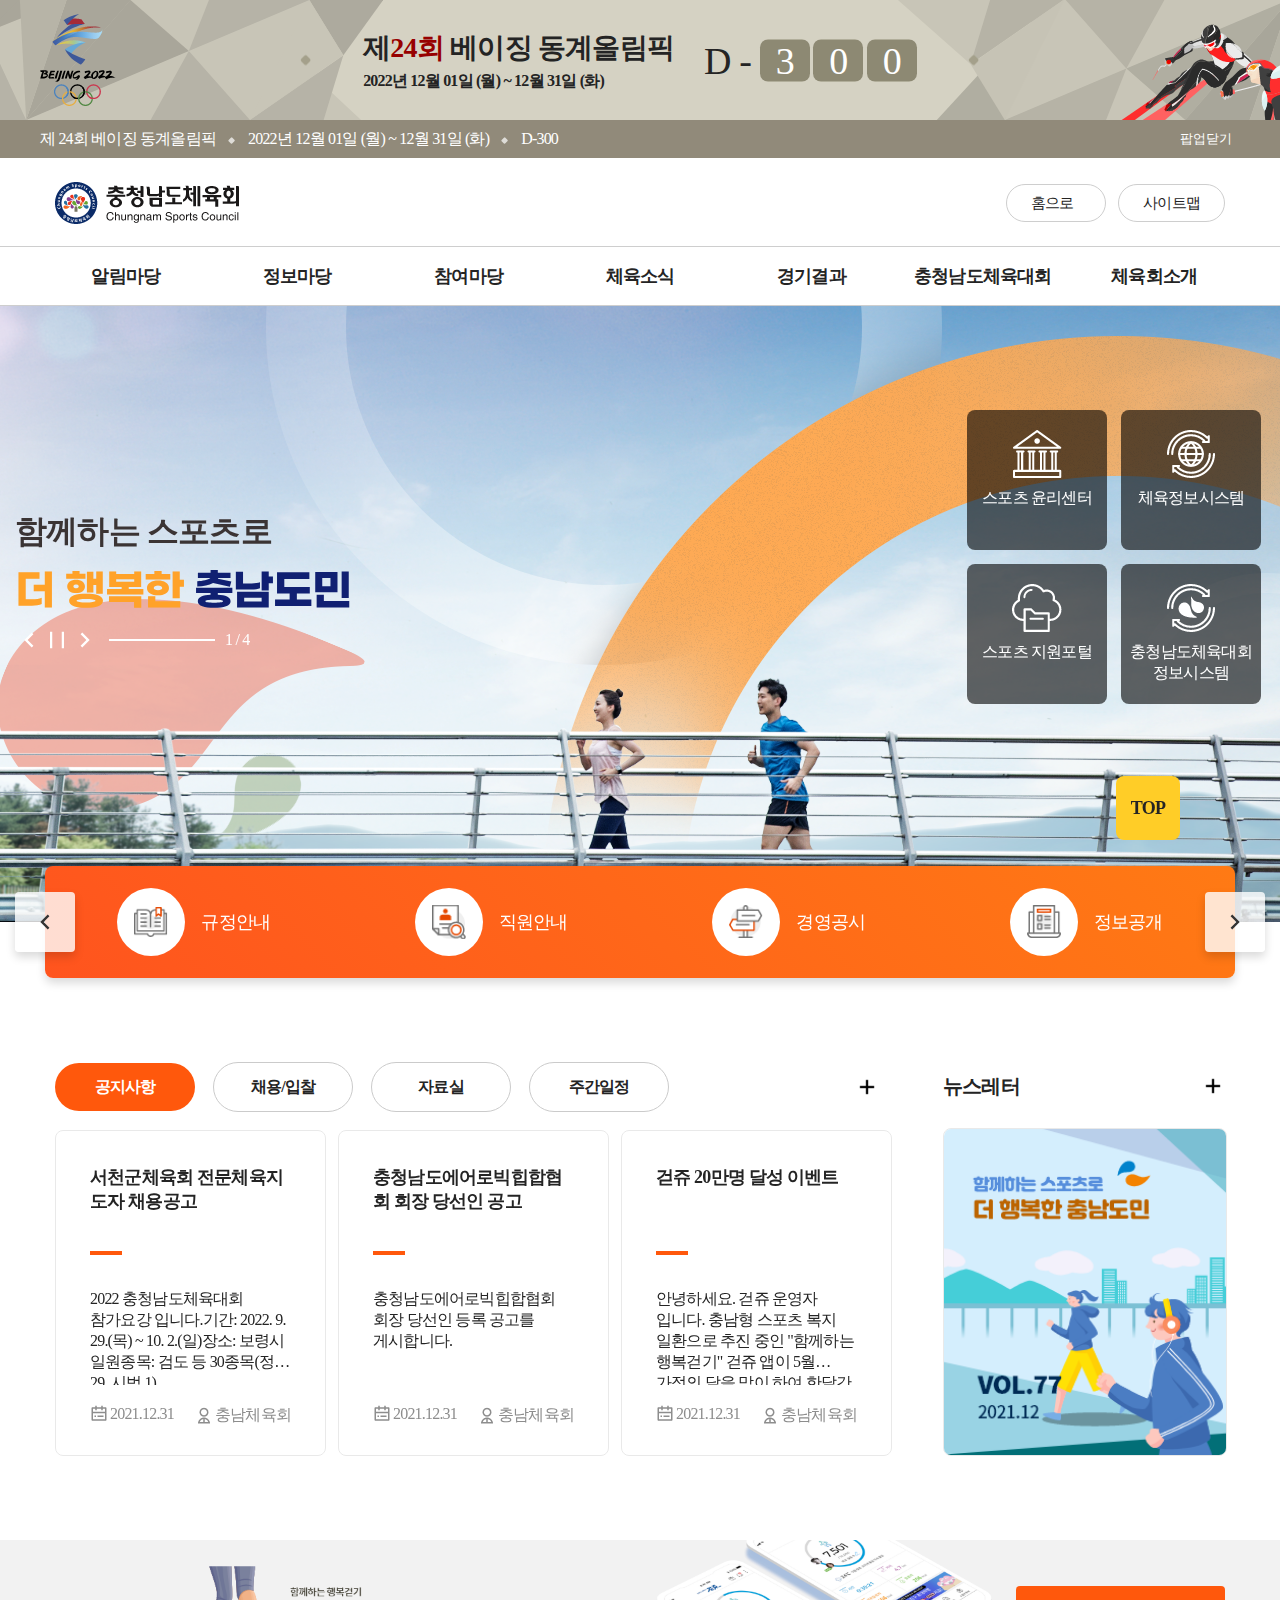
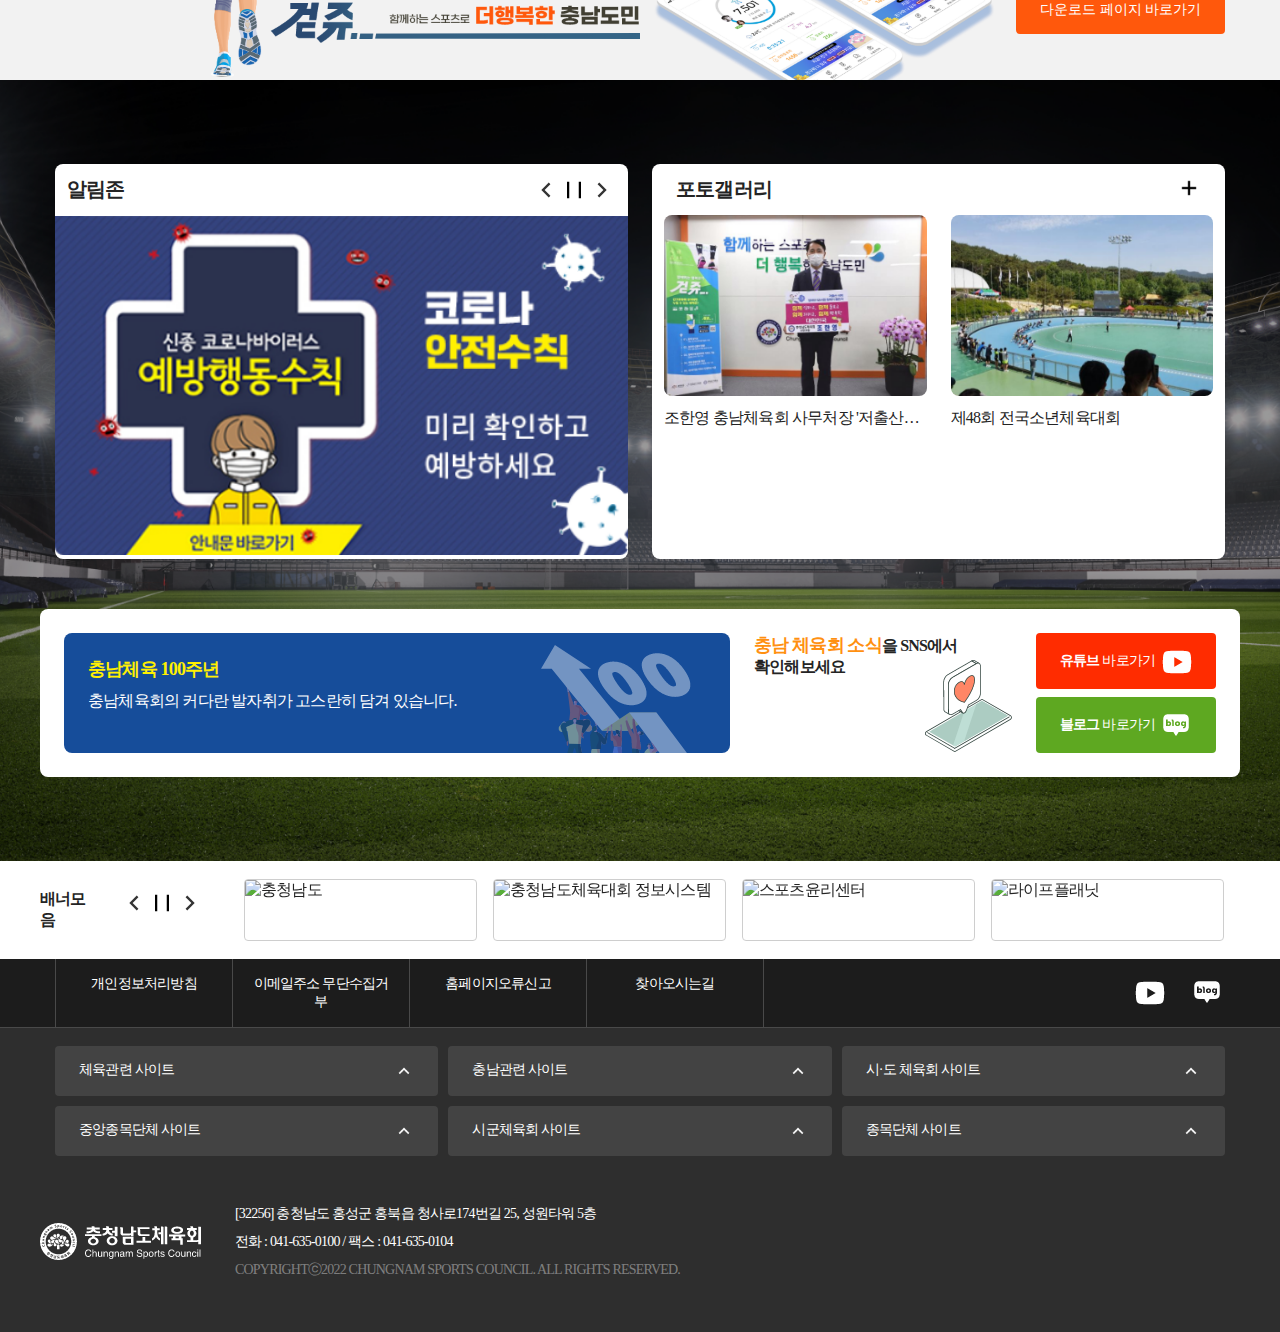
==== index.html @ fb7d7e07 "Add files via upload" ====
<!DOCTYPE html>
<html lang="ko">
<head>
    <meta charset="UTF-8">
    <meta http-equiv="X-UA-Compatible" content="IE=edge">
    <meta name="viewport" content="width=device-width, initial-scale=1.0">
    <!--<link rel="icon" href="./favicon.ico">-->

    <script src="./resource/js/jquery-3.6.0.js"></script>
    <script src="https://cdn.jsdelivr.net/npm/fullcalendar@5.10.0/main.min.js"></script>
    <script src="./resource/js/slick.js"></script>
    <script src="./resource/js/common.js"></script>

    <link href="https://cdn.jsdelivr.net/npm/remixicon@2.5.0/fonts/remixicon.css" rel="stylesheet">
    <link rel="stylesheet" href="./resource/css/slick.css">
    <link rel="stylesheet" href="https://cdn.jsdelivr.net/npm/fullcalendar@5.10.0/main.min.css">
    <link rel="stylesheet" href="./resource/css/content.css">

    <title>충남체육회</title>
</head>

<body>
    <div class="section00 top_popUp">
        <div class="popUp_wrap">
            <div class="con">
                <div class="text_section">
                    <div class="index">
                        <span class="title">제<span>24회</span> 베이징 동계올림픽</span>
                        <p class="schedule">2022년 12월 01일 (월) ~ 12월 31일 (화)</p>
                    </div>
                    <div class="d-day">
                        <span class="d">D - </span>
                        <span class="style_text">3</span>
                        <span class="style_text">0</span>
                        <span class="style_text">0</span>
                    </div>
                </div>
            </div>
        </div>
    </div>
    <header>
        <div class="header_top">
            <div class="con popUp_alert">
                <div class="text_section">
                    <span>제 24회 베이징 동계올림픽</span>
                    <span>2022년 12월 01일 (월) ~ 12월 31일 (화)</span>
                    <span>D-300</span>
                </div>
                <div class="popUp_open">
                    <button>
                        <span>팝업</span>
                        <span class="off active">닫기</span>
                        <span class="on">열기</span>
                        <i class="ri-arrow-up-s-line arrow"></i>
                    </button>
                </div>
            </div>
        </div>
        <div class="header_middle">
            <div class="header_inner con">
                <h1 class="logo">
                    <img src="./resource/img/logo_color.png" alt="홈으로이동">
                </h1>
                <ul class="util">
                    <li>
                        <a href="#">홈으로
                            <i class="ri-home-line"></i>
                        </a>
                    </li>
                    <li><a href="#">사이트맵</a></li>
                </ul>
            </div>
        </div>
        <div class="nav">
            <ul id="gnb" class="nav_list con">
                <li>
                    <a class="nav_name" href="#">알림마당</a>
                    <div class="nav_2depth">
                        <div class="left_wrap">
                            <h2>알림마당</h2>
                        </div>
                        <div class="right_wrap">
                            <ul class="nav_2depth_list">
                                <li class="nav_2depth_li"><a href="#">공지사항</a></li>
                                <li class="nav_2depth_li"><a href="#">채용·입찰</a></li>
                                <li class="nav_2depth_li"><a href="#">주간일정</a></li>
                                <li class="nav_2depth_li"><a href="#">행사일정</a></li>
                                <li class="nav_2depth_li">
                                    <a href="#">체육회소식</a>
                                    <ul>
                                        <li><a href="#">구) 체육회 소식</a></li>
                                        <li><a href="#">언론속의 충남체육</a></li>
                                    </ul>
                                </li>
                                <li class="nav_2depth_li"><a href="#">뉴스레터</a></li>
                                <li class="nav_2depth_li"><a href="#">동호인 관리서비스</a></li>
                                <li class="nav_2depth_li"><a href="#">포토갤러리</a></li>
                            </ul>

                        </div>
                    </div>
                </li>
                <li>
                    <a class="nav_name" href="#">정보마당</a>
                    <div class="nav_2depth">
                        <div class="left_wrap">
                            <h2>정보마당</h2>
                        </div>
                        <div class="right_wrap">
                            <ul class="nav_2depth_list">
                                <li class="nav_2depth_li"><a href="#">자료실</a></li>
                                <li class="nav_2depth_li">
                                    <a href="#">생활체육정보</a>
                                    <ul>
                                        <li><a href="#">스포츠 7330</a></li>
                                        <li><a href="#">생활체육 영상</a></li>
                                        <li>
                                            <a class="link" href="#">생활체육정보포털
                                                <i class="ri-external-link-line"></i>
                                            </a>
                                        </li>
                                    </ul>
                                </li>
                            </ul>
                        </div>
                    </div>
                </li>
                <li>
                    <a class="nav_name" href="#">참여마당</a>
                    <div class="nav_2depth">
                        <div class="left_wrap">
                            <h2>참여마당</h2>
                        </div>
                        <div class="right_wrap">
                            <ul class="nav_2depth_list">
                                <li class="nav_2depth_li"><a href="#">충남체육회에 바란다</a></li>
                                <li class="nav_2depth_li"><a href="#">Q&A</a></li>
                                <li class="nav_2depth_li"><a href="#">스포츠윤리센터</a></li>
                            </ul>
                        </div>
                    </div>
                </li>
                <li><a class="nav_name" href="#">체육소식</a>
                    <div class="nav_2depth">
                        <div class="left_wrap">
                            <h2>체육소식</h2>
                        </div>
                        <div class="right_wrap">
                            <ul class="nav_2depth_list">
                                <li class="nav_2depth_li"><a href="#">회원종목단체현황</a></li>
                                <li class="nav_2depth_li"><a href="#">회원종목단체 경영공시</a></li>
                                <li class="nav_2depth_li"><a href="#">시 · 군 체육회 현황</a></li>
                                <li class="nav_2depth_li">
                                    <a href="#">선수 및 팀 등록 현황
                                        <i class="ri-external-link-line"></i>
                                    </a>
                                </li>
                            </ul>
                        </div>
                    </div>
                </li>
                <li><a class="nav_name" href="#">경기결과</a>
                    <div class="nav_2depth">
                        <div class="left_wrap">
                            <h2>경기결과</h2>
                        </div>
                        <div class="right_wrap">
                            <ul class="nav_2depth_list">
                                <li class="nav_2depth_li"><a href="#">전국체전</a></li>
                                <li class="nav_2depth_li"><a href="#">소년체전</a></li>
                                <li class="nav_2depth_li"><a href="#">동계체전</a></li>
                            </ul>
                        </div>
                    </div>
                </li>
                <li><a class="nav_name" href="#">충청남도체육대회</a>
                    <div class="nav_2depth">
                        <div class="left_wrap">
                            <h2>충청남도체육대회</h2>
                        </div>
                        <div class="right_wrap">
                            <ul class="nav_2depth_list">
                                <li class="nav_2depth_li"><a href="#">약사</a></li>
                                <li class="nav_2depth_li"><a href="#">역대 경기결과</a></li>
                                <li class="nav_2depth_li"><a href="#">자료실</a></li>
                                <li class="nav_2depth_li"><a href="#">정보시스템
                                    <i class="ri-external-link-line"></i>
                                </a></li>
                            </ul>
                        </div>
                    </div>
                </li>
                <li><a class="nav_name" href="#">체육회소개</a>
                    <div class="nav_2depth">
                        <div class="left_wrap">
                            <h2>체육회소개</h2>
                        </div>
                        <div class="right_wrap">
                            <ul class="nav_2depth_list">
                                <li class="nav_2depth_li"><a href="#">인사말</a></li>
                                <li class="nav_2depth_li">
                                    <a href="#">일반현황</a>
                                    <ul>
                                        <li><a href="#">일반현황</a></li>
                                        <li><a href="#">VISION</a></li>
                                        <li><a href="#">CI</a></li>
                                        <li><a href="#">충남체육100년사</a></li>
                                    </ul>
                                </li>
                                <li class="nav_2depth_li">
                                    <a href="#">부서안내</a>
                                    <ul>
                                        <li><a href="#">조직도</a></li>
                                        <li><a href="#">직원현황</a></li>
                                    </ul>
                                </li>
                                <li class="nav_2depth_li">
                                    <a href="#">임원현황</a>
                                    <ul>
                                        <li><a href="#">현재임원</a></li>
                                        <li><a href="#">역대회장</a></li>
                                        <li><a href="#">역대사무처장</a></li>
                                    </ul>
                                </li>
                                <li class="nav_2depth_li">
                                    <a href="#">경영공시</a>
                                    <ul>
                                        <li><a href="#">경영목표 및 주요사업</a></li>
                                        <li><a href="#">예산 및 결산</a></li>
                                        <li><a href="#">기금현황</a></li>
                                        <li><a href="#">주요회의 결과</a></li>
                                        <li><a href="#">업무추진비</a></li>
                                        <li><a href="#">경영실적평가</a></li>
                                        <li><a href="#">수의계약</a></li>
                                        <li><a href="#">감사결과</a></li>
                                        <li><a href="#">기타사항</a></li>
                                    </ul>
                                </li>
                                <li class="nav_2depth_li">
                                    <a href="#">관련규정</a>
                                </li>
                                <li class="nav_2depth_li">
                                    <a href="#">지속가능경영</a>
                                </li>
                                <li class="nav_2depth_li">
                                    <a href="#">체육인인권헌장</a>
                                </li>
                                <li class="nav_2depth_li">
                                    <a href="#">고객서비스헌장</a>
                                    <ul>
                                        <li><a href="#">고객서비스헌장</a></li>
                                        <li><a href="#">일반사항</a></li>
                                        <li><a href="#">서비스 이행 기준</a></li>
                                    </ul>
                                </li>
                                <li class="nav_2depth_li">
                                    <a href="#">찾아오시는길</a>
                                </li>
                            </ul>
                        </div>
                    </div>
                </li>
            </ul>

        </div>
    </header>

    <div class="mobile_header">
        <div class="inner">
            <h2><img src="./resource/img/logo_color.png" alt="홈으로"></h2>
            <div class="m_menu">
                <img src="./resource/img/icon_mobile_menu.png" alt="메뉴열기">
            </div>
        </div>
    </div>

    <div class="section section01">
        <div class="wrap">
            <div class="main_slide">
                <div class="slide_item slide_item01">
                    <div class="slide_text">
                        <span class="top_text">함께하는 스포츠로<br></span>
                        <span class="last_text">
                            <span style="color:#FFA229">더 행복한 <span style="color:#102072">충남도민</span>
                        </span>
                    </div>
                </div>
                <div class="slide_item slide_item02">
                    <div class="slide_text">
                        <span class="top_text" style="color:#ffffff;">스포츠정신이 살아있는곳<br></span>
                        <span class="last_text" style="color:#ffffff;">
                            <span style="color:#FFA229;">역동</span>과 <span style="color:#FFCD27;">활력</span>이 넘치는 <span style="color:#ADEB41;">충청남도 체육회</span>
                        </span>
                    </div>
                </div>
                <div class="slide_item slide_item03">
                    <div class="slide_text">
                        <span class="top_text" style="color:#443939;">국가대표선수와 동일한 스포츠과학지원<br></span>
                        <span class="last_text">
                            <span style="color:#102072">충남</span><span style="color:#FFA229;">스포츠과학센터</span>
                        </span>
                    </div>
                </div>
                <div class="slide_item slide_item04">
                    <div class="slide_text">
                        <span class="top_text" style="color: #ffffff;">일주일에 세번 이상, 하루30분 운동<br></span>
                        <span class="last_text">
                            <span style="color:#FFA229">스포츠 7330</span>
                        </span>
                    </div>
                </div>
            </div>
        </div>
        <div class="slide_control">
            <button class="prev_btn"></button>
            <button class="stop_btn"></button>
            <button class="start_btn active"></button>
            <button class="next_btn"></button>
            <div class="line"></div>
            <div class="num-box">
                <span class="current-num">1</span>
                <span class="total-num">/ 4</span>
            </div>
        </div>
        <div class="direct_btn_wrap">
            <a class="direct_btn direct_btn01" href="#">
                <img src="./resource/img/icon_section01_01.png" alt="#">
                <span>스포츠 윤리센터</span>
            </a>
            <a class="direct_btn direct_btn02" href="#">
                <img src="./resource/img/icon_section01_02.png" alt="#">
                <span>체육정보시스템</span>
            </a>
            <a class="direct_btn direct_btn03" href="#">
                <img src="./resource/img/icon_section01_03.png" alt="#">
                <span>스포츠 지원포털</span>
            </a>
            <a class="direct_btn direct_btn04" href="#">
                <img src="./resource/img/icon_section01_04.png" alt="#">
                <span>충청남도체육대회<br>정보시스템</span>
            </a>
        </div>
        <div class="content_nav"><div>
                <div class="nav_wrap">
                    <a href="#">
                        <div class="icon_bg"></div>
                        <span>규정안내</span>
                    </a>
                    <a href="#">
                        <div class="icon_bg"></div>
                        <span>직원안내</span>
                    </a>
                    <a href="#">
                        <div class="icon_bg"></div>
                        <span>경영공시</span>
                    </a>
                    <a href="#">
                        <div class="icon_bg"></div>
                        <span>정보공개</span>
                    </a>
                </div>
            </div>
            <button class="nav_prev_btn"></button>
            <button class="nav_next_btn"></button>
        </div>
    </div>
    <div class="section section02">
        <div class="con">
            <div class="notice_wrap">
                <ul class="tap">
                    <li class="active"><a href="javascript:;"><h3>공지사항</h3></a></li>
                    <li><a href="javascript:;"><h3>채용/입찰</h3></a></li>
                    <li><a href="javascript:;"><h3>자료실</h3></a></li>
                    <li><a href="javascript:;"><h3>주간일정</h3></a></li>
                    <li><a href="#" class="more"></a></li>
                </ul>
                <div class="notice_list_wrap">
                    <ul class="notice_item">
                        <li>
                            <a href="#">
                                <span class="tit">서천군체육회 전문체육지도자 채용공고</span>
                                <p class="text">2022 충청남도체육대회 참가요강 입니다.기간: 2022. 9. 29.(목) ~ 10. 2.(일)장소: 보령시 일원종목: 검도 등 30종목(정식 29, 시범 1)</p>
                                <div class="info">
                                    <span class="date">2021.12.31</span>
                                    <span class="writter">충남체육회</span>
                                </div>
                            </a>
                        </li>
                        <li>
                            <a href="#">
                                <span class="tit">충청남도에어로빅힙합협회 회장 당선인 공고</span>
                                <p class="text">충청남도에어로빅힙합협회 회장 당선인 등록 공고를 게시합니다.</p>
                                <div class="info">
                                    <span class="date">2021.12.31</span>
                                    <span class="writter">충남체육회</span>
                                </div>
                            </a>
                        </li>
                        <li>
                            <a href="#">
                                <span class="tit">걷쥬 20만명 달성 이벤트</span>
                                <p class="text">안녕하세요. 걷쥬 운영자 입니다. 충남형 스포츠 복지 일환으로 추진 중인 "함께하는 행복걷기" 걷쥬 앱이 5월 가정의 달을 맞이 하여 한달간 "걷쥬가 쏜다" 이벤트를 실시합니다. 많은 참여와 홍보 부탁드립니다</p>
                                <div class="info">
                                    <span class="date">2021.12.31</span>
                                    <span class="writter">충남체육회</span>
                                </div>
                            </a>
                        </li>
                    </ul>
                    <button class="prev_btn"></button>
                    <button class="next_btn"></button>
                </div>
            </div>
            <div class="new_letter">
                <div>
                    <h3>뉴스레터</h3>
                    <a href="#" class="more"></a>
                </div>
                <div class="letter_img_wrap">
                    <img src="./resource/img/new_letter.png" alt="#">
                </div>
            </div>
        </div>
    </div>
    <div class="section section03">
        <div class="con">
            <button class="app_download" >다운로드 페이지 바로가기</button>
        </div>
    </div>
    <div class="section section04">
        <div class="opacity">
            <div class="con">
                <div class="alert_zone">
                    <div class="title_wrap">
                        <h3>알림존</h3>
                        <div class="slide_control">
                            <button class="prev_btn"></button>
                            <button class="stop_btn"></button>
                            <button class="start_btn active"></button>
                            <button class="next_btn"></button>
                        </div>
                    </div>
                    <div class="alert_slide">
                        <a class="item item01" href="#">
                            <img src="./resource/img/section04_alert_img01.png" alt="">
                        </a>
                        <a class="item item01" href="#">
                            <img src="./resource/img/section04_alert_img01.png" alt="">
                        </a>
                    </div>
                </div>
                <div class="photo_gallery">
                    <div class="title_wrap">
                        <h3>포토갤러리</h3>
                        <a href="#" class="more"></a>
                    </div>
                    <div>
                        <a href="#">
                            <div class="img_wrap">
                                <img src="./resource/img/photo01.png" alt="#">
                                <span>조한영 충남체육회 사무처장 '저출산극복을 위한 기부금 조성 </span>
                            </div>
                        </a>
                        <a href="#">
                            <div class="img_wrap">
                                <img src="./resource/img/photo02.png" alt="#">
                                <span>제48회 전국소년체육대회</span>
                            </div>
                        </a>
                    </div>
                </div>
            </div>
            <div class="con section04_bot_wrap">
                <div class="history">
                    <h3>충남체육 100주년</h3>
                    <p>충남체육회의 커다란 발자취가 고스란히 담겨 있습니다.</p>
                </div>
                <div class="sns_wrap">
                    <h3><span>충남 체육회 소식</span>을 SNS에서<br>확인해보세요</h3>
                    <ul class="sns_btn_wrap">
                        <li class="youtube"><a class="youtube" href="#"><b>유튜브</b> 바로가기</a></li>
                        <li class="blog"><a class="blog" href="#"><b>블로그</b> 바로가기</a></li>
                    </ul>
                </div>
            </div>
        </div>
    </div>
    <div class="section section05 banner">
        <div class="con">
            <div class="controller">
                <h3>배너모음</h3>
                <div class="slide_control">
                    <button class="prev_btn"></button>
                    <button class="stop_btn"></button>
                    <button class="start_btn active"></button>
                    <button class="next_btn"></button>
                </div>
            </div>
            <ul class="banner_slide">
                <li><a href="#"><img src="../cnsport/resource/img/banner01.png" alt="충청남도"></a></li>
                <li><a href="#"><img src="../cnsport/resource/img/banner02.png" alt="충청남도체육대회 정보시스템"></a></li>
                <li><a href="#"><img src="../cnsport/resource/img/banner03.png" alt="스포츠윤리센터"></a></li>
                <li><a href="#"><img src="../cnsport/resource/img/banner04.png" alt="라이프플래닛"></a></li>
                <li><a href="#"><img src="../cnsport/resource/img/banner05.png" alt="충남 대학스포츠 대제전"></a></li>
                <li><a href="#"><img src="../cnsport/resource/img/banner06.png" alt="스포츠지원포털"></a></li>
                <li><a href="#"><img src="../cnsport/resource/img/banner07.png" alt="대한체육회"></a></li>
                <li><a href="#"><img src="../cnsport/resource/img/banner08.png" alt="문치과병원"></a></li>
                <li><a href="#"><img src="../cnsport/resource/img/banner09.png" alt="대한체육회 koc tv"></a></li>
                <li><a href="#"><img src="../cnsport/resource/img/banner10.png" alt="충청남도 계룡시"></a></li>
            </ul>
        </div>
    </div>
    <footer>
        <div class="footer_top">
            <div class="con">
                <ul class="list">
                    <li><a href="#">개인정보처리방침</a></li>
                    <li><a href="#">이메일주소 무단수집거부</a></li>
                    <li><a href="#">홈페이지오류신고</a></li>
                    <li><a href="#">찾아오시는길</a></li>
                </ul>
                <ul class="util">
                    <li><a class="youtube" href="#">
                        <img src="./resource/img/icon_sns_youtube.png" alt="유튜브 바로가기">
                    </a></li>
                    <li><a class="blog" href="#">
                        <img src="./resource/img/icon_sns_blog.png" alt="블로그 바로가기">
                    </a></li>
                </ul>
            </div>
        </div>
        <div class="footer_middle">
            <ul class="con family_site">
                <li>
                    <a href="javascript:;">체육관련 사이트</a>
                    <ul>
                        <li><a href="https://kspo.or.kr/sportsmuseum" title="새창" target="_blank">국립체육박물관</a></li>
                        <li><a href="https://www.kspo.or.kr/kspo/main/main.do" title="새창" target="_blank">국민체육진흥공단</a></li>
                        <li><a href="https://www.sports.or.kr/index.do" title="새창" target="_blank">대한체육회</a></li>
                        <li><a href="https://www.kada-ad.or.kr/" title="새창" target="_blank">한국도핑방지위원회</a></li>
                        <li><a href="https://www.sports.re.kr/" title="새창" target="_blank">한국스포츠정책과학원</a></li>
                        <li><a href="http://phywomen.or.kr/" title="새창" target="_blank">한국여성체육학회</a></li>
                        <li><a href="https://www.knsu.ac.kr/" title="새창" target="_blank">한국체육대학교</a></li>
                        <li><a href="http://www.kahperd.or.kr/" title="새창" target="_blank">한국체육학회</a></li>
                    </ul>
                </li>
                <li>
                    <a href="javascript:;">충남관련 사이트</a>
                    <ul>
                        <li><a href="http://www.ggilbo.com/" title="새창" target="_blank">금강일보</a></li>
                        <li><a href="https://daejeon.kbs.co.kr/" title="새창" target="_blank">대전 KBS</a></li>
                        <li><a href="https://tjmbc.co.kr/" title="새창" target="_blank">대전 MBC</a></li>
                        <li><a href="http://www.tjb.co.kr/" title="새창" target="_blank">대전 TJB</a></li>
                        <li><a href="http://www.daejonilbo.com/" title="새창" target="_blank">대전일보</a></li>
                        <li><a href="http://www.dtnews24.com/" title="새창" target="_blank">디트뉴스24</a></li>
                        <li><a href="http://www.joongdo.co.kr/web/" title="새창" target="_blank">중도일보</a></li>
                        <li><a href="https://www.cwpdi.re.kr/" title="새창" target="_blank">충남여성가족연구원</a></li>
                        <li><a href="https://www.cihc.or.kr/" title="새창" target="_blank">충남역사문화연구원</a></li>
                        <li><a href="https://www.cni.re.kr/main/main.do" title="새창" target="_blank">충남연구원</a></li>
                        <li><a href="https://www.cnsad.or.kr/index.do" title="새창" target="_blank">충남장애인체육회</a></li>
                        <li><a href="https://safe.chungnam.go.kr/main.do" title="새창" target="_blank">충남재해대책본부</a></li>
                        <li><a href="http://www.cne.go.kr/cne_intro.html" title="새창" target="_blank">충청남도교육청</a></li>
                        <li><a href="http://council.chungnam.go.kr/" title="새창" target="_blank">충청남도의회</a></li>
                        <li><a href="http://www.chungnam.go.kr/" title="새창" target="_blank">충청남도청</a></li>
                        <li><a href="https://www.cctoday.co.kr/" title="새창" target="_blank">충청투데이</a></li>
                    </ul>
                </li>
                <li>
                    <a href="javascript:;">시·도 체육회 사이트</a>
                    <ul>
                        <li><a href="https://www.seoulsports.or.kr/home/homeIndex.do" title="새창" target="_blank">서울특별시체육회</a></li>
                        <li><a href="http://www.sports.busan.kr/" title="새창" target="_blank">부산광역시체육회</a></li>
                        <li><a href="http://www.daegusports.or.kr/" title="새창" target="_blank">대구광역시체육회</a></li>
                        <li><a href="https://www.icsports.or.kr/fmcs/1" title="새창" target="_blank">인천광역시체육회</a></li>
                        <li><a href="https://www.gwangjusports.org/index.php" title="새창" target="_blank">광주광역시체육회</a></li>
                        <li><a href="https://www.djsc.or.kr/" title="새창" target="_blank">대전광역시체육회</a></li>
                        <li><a href="http://www.ussc.or.kr/" title="새창" target="_blank">울산광역시체육회</a></li>
                        <li><a href="http://www.sejongsc.or.kr/" title="새창" target="_blank">세종특별자치시체육회</a></li>
                        <li><a href="https://ggsports.gg.go.kr/" title="새창" target="_blank">경기도체육회</a></li>
                        <li><a href="http://www.gwsports.or.kr/" title="새창" target="_blank">강원도체육회</a></li>
                        <li><a href="http://www.cbsports.or.kr/main.php" title="새창" target="_blank">충청북도체육회</a></li>
                        <li><a href="http://www.jbsports.or.kr/" title="새창" target="_blank">전라북도체육회</a></li>
                        <li><a href="https://www.jnsports.or.kr/" title="새창" target="_blank">전라남도체육회</a></li>
                        <li><a href="http://main.gbsports.or.kr/sports/main/index.php" title="새창" target="_blank">경상북도체육회</a></li>
                        <li><a href="http://www.gnsports.or.kr/index.do" title="새창" target="_blank">경상남도체육회</a></li>
                        <li><a href="http://www.jejusports.or.kr/" title="새창" target="_blank">제주특별자치도체육회 </a></li>
                    </ul>
                </li>
                <li>
                    <a href="javascript:;">중앙종목단체 사이트</a>
                    <ul href="#family4" id="family4">
                        <li><a href="http://www.kumdo.org/" title="새창" target="_blank">검도</a></li>
                        <li><a href="http://www.gateball.or.kr" title="새창" target="_blank">게이트볼</a></li>
                        <li><a href="http://www.kgagolf.or.kr/" title="새창" target="_blank">골프</a></li>
                        <li><a href="http://www.sportskigong.org" title="새창" target="_blank">국학기공</a></li>
                        <li><a href="http://kungdo.or.kr/" title="새창" target="_blank">궁도</a></li>
                        <li><a href="http://kgga7330.or.kr" title="새창" target="_blank">그라운드골프</a></li>
                        <li><a href="http://www.pentathlon.or.kr/" title="새창" target="_blank">근대5종</a></li>
                        <li><a href="https://www.koreabasketball.or.kr/main/index.php" title="새창" target="_blank">농구</a></li>
                        <li><a href="http://www.kbfsports.or.kr/" title="새창" target="_blank">당구</a></li>
                        <li><a href="http://www.kfd.or.kr/" title="새창" target="_blank">댄스스포츠</a></li>
                        <li><a href="http://www.rugby.or.kr/Index" title="새창" target="_blank">럭비</a></li>
                        <li><a href="http://www.kor-wrestling.or.kr/wrestling/main/main.asp" title="새창" target="_blank">레슬링</a></li>
                        <li><a href="http://koreaskate.or.kr/" title="새창" target="_blank">롤러스포츠</a></li>
                        <li><a href="http://luge.sports.or.kr/servlets/org/front/Main" title="새창" target="_blank">루지</a></li>
                        <li><a href="http://www.baduk.or.kr/" title="새창" target="_blank">바둑</a></li>
                        <li><a href="http://www.korbia.or.kr/" title="새창" target="_blank">바이애슬론</a></li>
                        <li><a href="https://www.kva.or.kr/" title="새창" target="_blank">배구</a></li>
                        <li><a href="http://www.koreabadminton.org/" title="새창" target="_blank">배드민턴</a></li>
                        <li><a href="http://bodybuilding.sports.or.kr/" title="새창" target="_blank">보디빌딩</a></li>
                        <li><a href="http://boxing.sports.or.kr/" title="새창" target="_blank">복싱</a></li>
                        <li><a href="http://www.bowling.or.kr/" title="새창" target="_blank">볼링</a></li>
                        <li><a href="http://www.kbsf.co.kr/" title="새창" target="_blank">봅슬레이스켈레톤</a></li>
                        <li><a href="https://www.skating.or.kr/index.do" title="새창" target="_blank">빙상</a></li>
                        <li><a href="http://www.shooting.or.kr/" title="새창" target="_blank">사격</a></li>
                        <li><a href="https://www.kaf.or.kr/" title="새창" target="_blank">산악</a></li>
                        <li><a href="http://sepaktakraw.sports.or.kr/" title="새창" target="_blank">세팍타크로</a></li>
                        <li><a href="http://softtennis.sports.or.kr/servlets/org/front/Main" title="새창" target="_blank">소프트테니스</a></li>
                        <li><a href="http://www.waterskinet.org/" title="새창" target="_blank">수상스키</a></li>
                        <li><a href="https://www.korswim.co.kr/" title="새창" target="_blank">수영</a></li>
                        <li><a href="http://kua.or.kr/" title="새창" target="_blank">수중핀수영</a></li>
                        <li><a href="http://www.koreasquash.or.kr/" title="새창" target="_blank">스쿼시</a></li>
                        <li><a href="http://ski.sports.or.kr/" title="새창" target="_blank">스키</a></li>
                        <li><a href="http://kef.sports.or.kr/servlets/org/front/Main" title="새창" target="_blank">승마</a></li>
                        <li><a href="http://ssireum.sports.or.kr/gnb/index.php" title="새창" target="_blank">씨름</a></li>
                        <li><a href="http://kiha.or.kr/" title="새창" target="_blank">아이스하키</a></li>
                        <li><a href="http://www.korea-baseball.com/" title="새창" target="_blank">야구소프트볼</a></li>
                        <li><a href="https://www.archery.or.kr/archer/main/archeryMan.do" title="새창" target="_blank">양궁</a></li>
                        <li><a href="http://www.aerobic.or.kr/" title="새창" target="_blank">에어로빅힙합</a></li>
                        <li><a href="http://www.weightlifting.or.kr/2015/main/" title="새창" target="_blank">역도</a></li>
                        <li><a href="https://ksaf.org:447/" title="새창" target="_blank">요트</a></li>
                        <li><a href="http://wushu.sports.or.kr/" title="새창" target="_blank">우슈</a></li>
                        <li><a href="http://judo.sports.or.kr/" title="새창" target="_blank">유도</a></li>
                        <li><a href="http://www.kaaf.or.kr/ver3/main/main.asp" title="새창" target="_blank">육상</a></li>
                        <li><a href="https://cycling.or.kr/" title="새창" target="_blank">자전거</a></li>
                        <li><a href="http://rowing.sports.or.kr/" title="새창" target="_blank">조정</a></li>
                        <li><a href="http://www.jokgu.or.kr" title="새창" target="_blank">족구</a></li>
                        <li><a href="http://www.skiprope.co.kr" title="새창" target="_blank">줄넘기</a></li>
                        <li><a href="https://www.triathlon.or.kr:453/" title="새창" target="_blank">철인3종</a></li>
                        <li><a href="http://www.gymnastics.or.kr/main/" title="새창" target="_blank">체조</a></li>
                        <li><a href="https://www.kfa.or.kr/" title="새창" target="_blank">축구</a></li>
                        <li><a href="http://www.canoe.or.kr/" title="새창" target="_blank">카누</a></li>
                        <li><a href="http://www.koreacurling.co.kr/" title="새창" target="_blank">컬링</a></li>
                        <li><a href="http://www.koreatta.or.kr/servlets/org/Main" title="새창" target="_blank">탁구</a></li>
                        <li><a href="http://www.koreataekwondo.org/" title="새창" target="_blank">태권도</a></li>
                        <li><a href="http://www.koreataekkyon.com/taekkyon/" title="새창" target="_blank">택견</a></li>
                        <li><a href="http://www.kortennis.co.kr/" title="새창" target="_blank">테니스</a></li>
                        <li><a href="http://kpga7330.com/" title="새창" target="_blank">파크골프</a></li>
                        <li><a href="http://www.kpga.or.kr/" title="새창" target="_blank">패러글라이딩</a></li>
                        <li><a href="http://fencing.sports.or.kr/" title="새창" target="_blank">펜싱</a></li>
                        <li><a href="http://www.koreahockey.co.kr/" title="새창" target="_blank">하키</a></li>
                        <li><a href="http://www.hapkido7330.com" title="새창" target="_blank">합기도</a></li>
                        <li><a href="https://www.handballkorea.com/" title="새창" target="_blank">핸드볼</a></li>
                    </ul>
                </li>
                <li>
                    <a href="javascript:;">시군체육회 사이트</a>
                    <ul>
                        <li><a href="https://casports.or.kr/" title="새창" target="_blank">천안시체육회</a></li>
                        <li><a href="http://www.gongjusportal.com/" title="새창" target="_blank">공주시체육회</a></li>
                        <li><a href="http://www.brsports.or.kr/" title="새창" target="_blank">보령시체육회</a></li>
                        <li><a href="http://www.asansports.org/sports/" title="새창" target="_blank">아산시체육회</a></li>
                        <li><a href="http://www.ssports.org/" title="새창" target="_blank">서산시체육회</a></li>
                        <li><a href="http://grsports.or.kr/" title="새창" target="_blank">계룡시체육회</a></li>
                        <li><a href="http://www.dangjinsports.com/" title="새창" target="_blank">당진시체육회</a></li>
                        <li><a href="https://geumsansports.or.kr/" title="새창" target="_blank">금산군체육회</a></li>
                        <li><a href="http://buyeosports.co.kr/" title="새창" target="_blank">부여군체육회</a></li>
                        <li><a href="http://www.sscsports.or.kr/kor/" title="새창" target="_blank">서천군체육회</a></li>
                        <li><a href="https://hongseongsports.com/" title="새창" target="_blank">홍성군체육회</a></li>
                        <li><a href="https://yesansports.com/" title="새창" target="_blank">예산군체육회</a></li>
                        <li><a href="http://www.태안군체육회.com/" title="새창" target="_blank">태안군체육회</a></li>
                    </ul>
                </li>
                <li>
                    <a href="javascript:;">종목단체 사이트</a>
                    <ul>
                        <li><a href="http://www.chungnamkumdo.org/" title="새창" target="_blank">충남검도회</a></li>
                        <li><a href="http://chungnamgolf.net/" title="새창" target="_blank">충남골프협회</a></li>
                        <li><a href="http://boxing.sports.or.kr/servlets/front/sido/action/SidoMain?sido_cd=12" title="새창" target="_blank">충남복싱협회</a></li>
                        <li><a href="http://cnyacht.kr/" title="새창" target="_blank">충남요트협회</a></li>
                        <li><a href="http://cnjudo.com/" title="새창" target="_blank">충남유도회</a></li>
                        <li><a href="http://www.cnfa.co.kr/main/index.php" title="새창" target="_blank">충남축구협회</a></li>
                        <li><a href="http://www.cncanoe.or.kr/" title="새창" target="_blank">충남카누협회</a></li>
                        <li><a href="http://cntt.pingpongkorea.com/" title="새창" target="_blank">충남탁구협회</a></li>
                        <li><a href="http://www.cnta.or.kr/www/" title="새창" target="_blank">충남태권도협회</a></li>
                        <li><a href="http://www.cntennis.net/" title="새창" target="_blank">충남테니스협회</a></li>
                    </ul>
                </li>
            </ul>
            <div class="con inner">
                <h2><img src="./resource/img/logo_white.png" alt="홈으로"></h2>
                <div class="adress">
                    <span>[32256] 충청남도 홍성군 홍북읍 청사로174번길 25, 성원타워 5층<br>전화 : 041-635-0100 / 팩스 : 041-635-0104</span>
                    <p>COPYRIGHTⓒ2022 CHUNGNAM SPORTS COUNCIL. ALL RIGHTS RESERVED.</p>
                </div>
            </div>
        </div>
    </footer>
    <div class="go_top"><a href="javascript:;">TOP</a></div>
</body>
</html>
---- resource/css/content.css ----
@font-face{
    font-family: 'main-font';
    src: url(../font/NotoSansCJKkr-Regular.otf);
}
@font-face {
    font-family: 'title-font';
    src: url(../font/NotoSansCJKkr-Bold.otf);
}
@font-face {
    font-family: 'exbold-font';
    src: url(../font/NotoSansCJKkr-Black.otf);
}
@font-face {
    font-family: 'gmarket_B';
    src: url(../font/GmarketSansOTF/GmarketSansBold.otf);
}

*{ margin : 0; padding:0; font-family:"main-font";  }
body{ font-size: 16px; color: #242424; letter-spacing:-0.05em; }
ul,li { list-style : none; }
button{ cursor: pointer; }
a{ color:inherit; text-decoration:none; }
p , span{ margin: 0; padding: 0; }
img{ display: block; }
h1,h2,h3,h4,h4,h5,h6{ display: block; font-size: inherit; color: inherit;}
h2{ font-family: "title-font"; }
h2{font-family:"title-font"; position: relative; }
button{ display: block; border: none; outline: none; background-color: inherit; }
.section{position:relative; width:100%;}

.con{ max-width: 1200px; width: 100%; margin: 0 auto; }
.slide_control{ display: flex; }
.prev_btn{ width: 28px; height: 28px; background-image: url(../img/icon_prev.png); }
.next_btn{ width: 28px; height: 28px; background-image: url(../img/icon_next.png); }
.stop_btn{ width: 28px; height: 28px; background-image: url(../img/icon_stop.png); }
.start_btn{ width: 28px; height: 28px; background-image: url(../img/icon_start.png); }
button.active{ display: none; }
.more{ width: 24px; height: 24px; background-image: url(../img/icon_more.png); background-position: center; background-size: 100%; background-repeat: no-repeat; }



/*스타일*/
.go_top{ position:fixed; bottom: 64px; right: 64px; width: 84px; height: 84px; background-image: url(../img/btn_top.png); background-position: center;}

/*상단팝업*/
.top_popUp{ width: 100%; height: 120px; background-color: #D5D2C3; overflow: hidden; transition: 0.3s;}
.top_popUp.active{ height: 0; }
.top_popUp .popUp_wrap{ position: relative; width: 100%; height: 100%; overflow-x: hidden; overflow-y: visible;}
.top_popUp .popUp_wrap::before{ content: ""; position: absolute; left: 0; top: 0; width: 383px; height: 120px; background-image: url(../img/popup_patton01.png); }
.top_popUp .popUp_wrap::after{ content: ""; position: absolute; right: 0; top: 0; width: 383px; height: 120px; background-image: url(../img/popup_patton02.png); }
.top_popUp .popUp_wrap .con{ position: relative; height: 100%; z-index: 99;}
.top_popUp .popUp_wrap .con::before{ content: ""; position: absolute; transform: translate( 0 , -50%); left: 0; top:50%; width: 76px; height: 92px; background-image: url(../img/popup_ci.png);}
.top_popUp .popUp_wrap .con::after{ content: ""; position: absolute; right: -120px; bottom: 0; width: 254px; height: 98px; background-image: url(../img/popup_img.png);}
.top_popUp .popUp_wrap .con .text_section{ position: absolute; transform: translate(-50% ,-50%); top: 50%; left: 50%; display: flex; align-items: center; justify-content: center; width: 600px;}
.top_popUp .popUp_wrap .con .text_section::before{ content: ""; position: absolute; transform: translate( 0% , -50%); left: -40px; top : 50%; width: 12px; height: 12px; background-image: url(../img/popup_blet.png);}
.top_popUp .popUp_wrap .con .text_section::after{ content: ""; position: absolute; transform: translate( 0% , -50%); right: -40px; top : 50%; width: 12px; height: 12px; background-image: url(../img/popup_blet.png);}
.top_popUp .popUp_wrap .con .text_section .index{ margin-right: 30px; }
.top_popUp .popUp_wrap .con .text_section .index span{ font-size: 28px; font-weight: 800;}
.top_popUp .popUp_wrap .con .text_section .index span span{ color: #970000; }
.top_popUp .popUp_wrap .con .text_section .index p.schedule{ margin-top: 4px; font-weight: 600; }
.top_popUp .popUp_wrap .con .text_section .d-day span{font-family: "exbold-font"; font-size: 38px; }
.top_popUp .popUp_wrap .con .text_section .d-day span.style_text{ color: #fff; padding: 0px 16px; background-color: #8D8973; border-radius: 8px; }

/*헤더 */
header{ width: 100%;}
header .header_top{ display: flex; justify-content: space-between; width: 100%; height: 38px; background-color: #918A7A; }
header .header_top .con{ display: flex; justify-content: space-between; align-items: center;}
header .header_top .con .text_section{ display: flex; align-items: center;}
header .header_top .con .text_section span{ display: flex; align-items: center; color: #fff;}
header .header_top .con .text_section span:nth-child(n+2){ font-weight: 400; }
header .header_top .con .text_section span::after{ content: ""; display: block; width: 8px; height: 8px; margin: 0 12px; margin-top: 4px; background-image: url(../img/header_top_blet.png);}
header .header_top .con .text_section span:last-child::after{ display: none; }
header .header_top .con .popUp_open button{ display: flex; align-items: center; }
header .header_top .con .popUp_open button span{ color: #fff; }
header .header_top .con .popUp_open button span{ display: none; }
header .header_top .con .popUp_open button span.active{display: inherit;}
header .header_top .con .popUp_open button span:nth-child(1){display: inline;}
header .header_top .con .popUp_open button i{ margin-left: 8px; font-size: 22px; color: #fff;}
header .header_middle{ width: 100%; height: 88px; border-bottom: 1px solid #CECECE;}
header .header_middle .con{ display: flex; justify-content: space-between; align-items: center; padding: 24px 0; }
header .header_middle .con .util{ display: flex; }
header .header_middle .con .util li { margin-left: 12px; }
header .header_middle .con .util li a , header .header_middle .con .util li a i{ font-size: 15px; }
header .header_middle .con .util li a i { margin-left: 8px; }
header .header_middle .con .util li a{ padding: 10px 24px; border: 1px solid #cecece; border-radius: 50px;}
header .header_middle .con .util li a:hover{ background-color: #F2F2F2; }

header .nav{position: relative; width: 100%; border-bottom: 1px solid #cecece; }
header .nav .nav_list{ display: flex; justify-content: center;}
header .nav .nav_list li{ width: calc(100% / 7); font-size: 18px; text-align: center; line-height: 58px; font-weight: 600;}
header .nav .nav_list li .nav_2depth{ position: absolute; top:100%; left: -9999px; display: flex;  width: 100vw; min-height: 480px; border-top: 1px solid #cecece; border-bottom: 1px solid #cecece; overflow-x: hidden; overflow-y: visible; z-index: 1; background-color: white; }
header .nav .nav_list li.active .nav_2depth{ left: 0; }
header .nav .nav_list li .nav_2depth > div{ padding-top: 40px; }
header .nav .nav_list li .nav_2depth .left_wrap{ position: relative; width: calc(30% - 30px ); margin-right: 30px; line-height: normal; background-color: #FFF4D5; text-align: right;}
header .nav .nav_list li .nav_2depth .left_wrap::before{ content: ""; position: absolute; right: 60px; bottom: 64px; width: 417px; height: 307px; background-image: url(../img/nav_2depth_img.png); }
header .nav .nav_list li .nav_2depth .left_wrap h2{ position: relative; margin-right: 40px; font-size: 20px; }
header .nav .nav_list li .nav_2depth .left_wrap h2::after{ position: absolute; right: 0; bottom: -10px; content: ""; display: block; width: 28px; height: 3px; background-color: #FF580C;}
header .nav .nav_list li .nav_2depth .right_wrap{ width: 70%; }
header .nav .nav_list li .nav_2depth .right_wrap .nav_2depth_list{ display: flex; flex-wrap: wrap; width: 100%; max-width: 1020px;}
header .nav .nav_list li .nav_2depth .right_wrap .nav_2depth_list .nav_2depth_li{ width: calc(20% - 14px); line-height: normal; margin-bottom: 42px;  margin-right: 14px;}
header .nav .nav_list li .nav_2depth .right_wrap .nav_2depth_list .nav_2depth_li:nth-child(5n){margin-right: 0;}
header .nav .nav_list li .nav_2depth .right_wrap .nav_2depth_list .nav_2depth_li a { display: block; width: 100%; padding: 12px 14px ; box-sizing: border-box; font-size: 16px; text-align: left; border: 1px solid #E9E9E9; background-color: #F8F8F8; border-radius: 8px;}
header .nav .nav_list li .nav_2depth .right_wrap .nav_2depth_list .nav_2depth_li a i{ font-size: 18px; color: #6795FF; font-weight: 500; }
header .nav .nav_list li .nav_2depth .right_wrap .nav_2depth_list .nav_2depth_li > a:hover { background-color: #f2f2f2; }
header .nav .nav_list li .nav_2depth .right_wrap .nav_2depth_list .nav_2depth_li ul li{width: 100%; text-align: left; line-height: 2;}
header .nav .nav_list li .nav_2depth .right_wrap .nav_2depth_list .nav_2depth_li ul li a{position: relative; display: inline; padding: 10px 0; padding-left: 28px; border: inherit; border-radius: inherit; background-color: inherit; font-size: 15px; font-weight: 400; line-height: 1;}
header .nav .nav_list li .nav_2depth .right_wrap .nav_2depth_list .nav_2depth_li ul li > a:hover{ text-decoration: underline; }
header .nav .nav_list li .nav_2depth .right_wrap .nav_2depth_list .nav_2depth_li ul li a::before{content: ""; position: absolute; transform: translate(0 , -50%); top:50%; left: 14px; width: 8px; height: 10px; background-image: url(../img/nav_3depth_blet.png); background-position: center; background-size: 100%;}
header .nav .nav_list li .nav_2depth .right_wrap .nav_2depth_list .nav_2depth_li ul li a i{ font-size: 16px; color: #6795FF; font-weight: 500; }

/*섹션01 section01*/
.section01 { width: 100%; height: 616px; margin-bottom: 140px;}
.section01 .wrap{ width: 100%; position: absolute; top:0;}
.section01 .wrap .main_slide{ width: 100%; }
.section01 .wrap .main_slide .slide_item{ position: relative; width: 100%; height: 616px; background-position: center; background-repeat: no-repeat; background-size: cover;}
.section01 .wrap .main_slide .slide_item .slide_text{position: absolute; transform: translate(-50% ,0); left: 50%; top: 200px; max-width: 1200px; width: 100%; color: #3B3434;}
.section01 .wrap .main_slide .slide_item .slide_text span.top_text{ font-family: "exbold-font"; font-size: 32px; font-weight: 900; line-height: 1.6;}
.section01 .wrap .main_slide .slide_item .slide_text span.last_text { font-family: 'gmarket_B'; font-size: 42px; line-height: 1.6;}
.section01 .wrap .main_slide .slide_item .slide_text span.last_text span{ font-family: 'gmarket_B'; font-size: 42px; line-height: 1.6;}

.section01 .wrap .main_slide .slide_item01{ background-image: url(../img/main_slide_img01.png); }
.section01 .wrap .main_slide .slide_item02{ background-image: url(../img/main_slide_img02.png); }
.section01 .wrap .main_slide .slide_item03{ background-image: url(../img/main_slide_img03.png); }
.section01 .wrap .main_slide .slide_item04{ background-image: url(../img/main_slide_img04.png); }

.section01 .slide_control{ position: absolute; left: 50%; top:320px; display: flex; align-items: center; margin-left: -600px;}
.section01 .slide_control .line{ width: 106px; height: 2px; margin: 0 10px; background-color: #ffffff; }
.section01 .slide_control .num-box span{ color: #ffffff; }

.section01 .direct_btn_wrap{ position: absolute; top:104px; right: 50%; display: flex; flex-wrap: wrap; width: 298px; height: 298px; margin-right: -600px; }
.section01 .direct_btn_wrap .direct_btn{ display: flex; flex-direction: column; align-items: center; width: 140px; height: 140px; margin-bottom: 14px; border-radius: 8px; background-color: rgba(0,0,0,0.6);  transition: 0.4s;}
.section01 .direct_btn_wrap .direct_btn:hover{ background-color: rgba(0,0,0,0.8); }
.section01 .direct_btn_wrap .direct_btn:nth-child(2n){ margin-left: 14px;}
.section01 .direct_btn_wrap .direct_btn img{ margin: 20px auto; margin-bottom: 10px; }
.section01 .direct_btn_wrap .direct_btn span{ color: #ffffff; text-align: center; }
.section01 .content_nav{ position: absolute; transform: translate(-50% , 0); left: 50%; bottom: -56px; max-width: 1200px; width: 100%; height: 112px; border-radius: 8px; background: linear-gradient(45deg, #FF541E, #FF7A14); box-shadow: 0 5px 10px 0 rgba(0,0,0,0.15); }
.section01 .content_nav > div{ padding: 22px 0; box-sizing: border-box; }
.section01 .content_nav div .nav_wrap{ display: flex; justify-content: space-around; align-items: center; width: 100%; height: 100%;}
.section01 .content_nav div .nav_wrap a{ display: flex; align-items: center; }
.section01 .content_nav div .nav_wrap a .icon_bg{ position: relative; width: 68px; height: 68px; margin-right: 16px; border-radius: 50%; background-color: #ffffff; }
.section01 .content_nav div .nav_wrap a .icon_bg::before{ content: ""; position: absolute; transform: translate(-50% , -50%); top:50%; left: 50%; width: 34px; height: 34px; background-repeat: no-repeat; background-size: 100%; background-position: center; }
.section01 .content_nav div .nav_wrap a span{ color: #ffffff; font-size: 18px; font-weight: 400; }
.section01 .content_nav div .nav_wrap a:nth-child(1) .icon_bg::before{ background-image: url(../img/icon_nav_01.png); }
.section01 .content_nav div .nav_wrap a:nth-child(2) .icon_bg::before{ background-image: url(../img/icon_nav_02.png); }
.section01 .content_nav div .nav_wrap a:nth-child(3) .icon_bg::before{ background-image: url(../img/icon_nav_03.png); }
.section01 .content_nav div .nav_wrap a:nth-child(4) .icon_bg::before{ background-image: url(../img/icon_nav_04.png); }
.section01 .content_nav .nav_prev_btn{ position: absolute; transform: translate(0 , -50%); top:50%; left: -30px; width: 60px; height: 60px; border-radius: 4px; background-color: rgba(255,255,255,0.8); background-image: url(../img/icon_prev_black.png); background-repeat: no-repeat; background-position: center; box-shadow: 0 5px 10px 0 rgba(0,0,0,0.15);}
.section01 .content_nav .nav_next_btn{ position: absolute; transform: translate(0 , -50%); top:50%; right: -30px; width: 60px; height: 60px; border-radius: 4px; background-color: rgba(255,255,255,0.8); background-image: url(../img/icon_next_black.png); background-repeat: no-repeat; background-position: center; box-shadow: 0 5px 10px 0 rgba(0,0,0,0.15);}


/*섹션02 section02*/
.section02 { margin-bottom: 84px; }
.section02 .con{ display: flex; justify-content: space-between;}
.section02 .con .notice_wrap{ width: 872px; }
.section02 .con .notice_wrap .tap{ display: flex; align-items: center; margin-bottom:18px; }
.section02 .con .notice_wrap .tap li{ width: 140px; margin-right: 18px; text-align: center; line-height: 48px; border-radius: 48px; border: 1px solid #CBCBCB; box-sizing: border-box;}
.section02 .con .notice_wrap .tap li:last-child{ width: 24px; height: 24px; margin: 0; margin-left: auto; border: inherit; }
.section02 .con .notice_wrap .tap li:last-child a{ display: block; width: 100%; height: 100%; background-image: url(../img/icon_more.png); background-repeat: no-repeat; background-position: center; background-size: 100%; }
.section02 .con .notice_wrap .tap li.active{ color: #ffffff; font-weight: 600; background-color: #FF580C; border: inherit; }
.section02 .con .notice_wrap .notice_list_wrap button{ display: none; }
.section02 .con .notice_wrap .notice_list_wrap .notice_item li a{ display: block; width: 274px; height: 326px; padding: 34px; border: 1px solid #E9E9E9; box-sizing: border-box; border-radius: 8px; transition: 0.4s;}
.section02 .con .notice_wrap .notice_list_wrap .notice_item li a:nth-child(3n){ margin-left: 0; }
.section02 .con .notice_wrap .notice_list_wrap .notice_item li a:hover{ transform: translate(0 , -10px); box-shadow: 0 0 15px 0 rgba(0,0,0,0.12);}
.section02 .con .notice_wrap .notice_list_wrap .notice_item li a .tit{ position: relative; display: block; width: 100%; height: 56px; padding-bottom: 34px; margin-bottom: 34px; font-size: 18px; font-weight: 600;}
.section02 .con .notice_wrap .notice_list_wrap .notice_item li a .tit::after{ position: absolute; bottom: 0; content: ""; display: block; width: 32px; height: 4px; background-color: #FF580C; }
.section02 .con .notice_wrap .notice_list_wrap .notice_item li a .text{ height: 96px; margin-bottom: 20px; word-break:keep-all; white-space: normal; word-wrap: break-word; display: -webkit-box; -webkit-line-clamp: 4; -webkit-box-orient: vertical; overflow: hidden;}
.section02 .con .notice_wrap .notice_list_wrap .notice_item li a .info{ padding-bottom: 14px; }
.section02 .con .notice_wrap .notice_list_wrap .notice_item li a .info span{ position: relative; padding-left: 20px; color: #8D8D8D; }
.section02 .con .notice_wrap .notice_list_wrap .notice_item li a .info span::before{ position: absolute; transform: translate(0,-50%); top:50%; left: 0; content: ""; width: 18px; height: 18px; }
.section02 .con .notice_wrap .notice_list_wrap .notice_item li a .info .date{ float: left; }
.section02 .con .notice_wrap .notice_list_wrap .notice_item li a .info .date::before{ background-image: url(../img/icon_date.png); }
.section02 .con .notice_wrap .notice_list_wrap .notice_item li a .info .writter{ float: right; }
.section02 .con .notice_wrap .notice_list_wrap .notice_item li a .info .writter::before{background-image: url(../img/icono_writter.png);  }

.section02 .con .new_letter{ width : 282px;}
.section02 .con .new_letter div:first-child { display: flex; align-items: center; justify-content: space-between; margin-bottom: 18px;}
.section02 .con .new_letter div h3{ font-size: 20px; font-weight: 800; line-height: 48px; }
.section02 .con .new_letter .letter_img_wrap{ width: 100%; height: 326px; border: 1px solid #E9E9E9; border-radius: 8px; overflow: hidden;}
.section02 .con .new_letter .letter_img_wrap img{ height: 100%; }

/*섹션03 section03*/
.section03{ width: 100%; height: 140px; background-color: #F2F2F2; background-image: url(../img/section03_bg.png); background-repeat: no-repeat; background-position: center; background-size: 100%; }
.section03 .con{ display: flex; align-items: center; height: 100%;}
.section03 .con .app_download{ font-size: 14px; padding: 15px 24px; margin-left: auto; background-color: #FF580C; color: #ffffff; border-radius: 4px; }

/*섹션04 section04*/
.section04{ background-image: url(../img/section04_bg.png); background-position: center; background-repeat: no-repeat; background-size: cover;}
.section04 .opacity{ width: 100%; padding : 84px 0; background-color: rgba(0,0,0,0.4); }
.section04 .opacity > .con:first-child{ display: flex; justify-content: space-between; margin-bottom: 50px;}
.section04 .opacity > .con > div{ background-color: #ffffff; border-radius: 8px; }
.section04 .opacity > .con .title_wrap{ display: flex; justify-content: space-between; padding: 16px 24px; box-sizing: border-box; }
.section04 .opacity > .con .title_wrap h3{ font-size: 20px; }
.section04 .opacity > .con .alert_zone{ width: 486px; height: 348px; }
.section04 .opacity > .con .alert_zone .title_wrap .slide_control .prev_btn{ background-image: url(../img/icon_prev_black.png); }
.section04 .opacity > .con .alert_zone .title_wrap .slide_control .next_btn{ background-image: url(../img/icon_next_black.png); }
.section04 .opacity > .con .alert_zone .title_wrap .slide_control .stop_btn{ background-image: url(../img/icon_stop_btn_black.png); }
.section04 .opacity > .con .alert_zone .title_wrap .slide_control .start_btn{ background-image: url(../img/icon_start_btn_black.png); }
.section04 .opacity > .con .alert_zone .alert_slide img{ width: 100%;}
.section04 .opacity > .con .photo_gallery{ width: 666px; padding: 0px 24px 16px 24px; box-sizing: border-box; }
.section04 .opacity > .con .photo_gallery > div:nth-child(2){ display: flex; justify-content: space-between; align-items: flex-start;}
.section04 .opacity > .con .photo_gallery > div:nth-child(2) a .img_wrap{ width: 283px; }
.section04 .opacity > .con .photo_gallery > div:nth-child(2) a .img_wrap img{ width: 100%; height: 218px; margin-bottom: 12px; border-radius: 8px;}
.section04 .opacity > .con .photo_gallery > div:nth-child(2) a .img_wrap span{ display: block; width: 100%; overflow: hidden; white-space: nowrap; text-overflow: ellipsis;
 }
.section04 .opacity .section04_bot_wrap{ display: flex; justify-content: space-between; padding: 24px; background-color: #ffffff; border-radius: 8px; box-sizing: border-box; }
.section04 .opacity .section04_bot_wrap .history{ position: relative; flex: 1; height: 120px; margin-right: 24px; padding: 24px; background-color: #164D9A; box-sizing: border-box; overflow: hidden; }
.section04 .opacity .section04_bot_wrap .history::after{ content: ""; position: absolute; top:12px; right: 30px; width: 159px; height: 130px; background-image: url(../img/history_img.png); opacity: 0.4; }
.section04 .opacity .section04_bot_wrap .history h3{ font-size: 18px; color: #FFF001; margin-bottom: 10px;}
.section04 .opacity .section04_bot_wrap .history p{ font-size: 16px; color: #ffffff; }
.section04 .opacity .section04_bot_wrap .sns_wrap{ display: flex; justify-content: space-between; width: 462px; }
.section04 .opacity .section04_bot_wrap .sns_wrap h3{ position: relative; display: block; width: 258px; height: 100%; }
.section04 .opacity .section04_bot_wrap .sns_wrap h3::before{ content: ""; position: absolute; bottom: 0; right: 0; width: 87px; height: 93px; background-image: url(../img/section04_sns_img.png); background-size: 100%; }
.section04 .opacity .section04_bot_wrap .sns_wrap h3 span{ font-size: 18px; color: #FF9010;}
.section04 .opacity .section04_bot_wrap .sns_wrap .sns_btn_wrap{ width: 180px; }
.section04 .opacity .section04_bot_wrap .sns_wrap .sns_btn_wrap li{ width: 100%; height: 56px; border-radius: 4px; }
.section04 .opacity .section04_bot_wrap .sns_wrap .sns_btn_wrap li:nth-child(1){ background-color: #FF2C00; margin-bottom: 8px; }
.section04 .opacity .section04_bot_wrap .sns_wrap .sns_btn_wrap li:nth-child(2){ background-color: #5EA821; }
.section04 .opacity .section04_bot_wrap .sns_wrap .sns_btn_wrap li a{ position: relative; display: block; width: 132px; margin: 0 auto;  color: #ffffff; font-size: 14px; line-height: 56px; }
.section04 .opacity .section04_bot_wrap .sns_wrap .sns_btn_wrap li a b{ color: #ffffff; }
.section04 .opacity .section04_bot_wrap .sns_wrap .sns_btn_wrap li a.youtube::before{ content: ""; position: absolute; transform: translate(0 , -50%); top:50%; right: 0; width: 32px; height: 32px; background-image: url(../img/icon_sns_youtube.png); }
.section04 .opacity .section04_bot_wrap .sns_wrap .sns_btn_wrap li a.blog{ background-color: #5EA821; }
.section04 .opacity .section04_bot_wrap .sns_wrap .sns_btn_wrap li a.blog::before{ content: ""; position: absolute; transform: translate(0 , -50%); top:50%; right: 0; width: 32px; height: 32px; background-image: url(../img/icon_sns_blog.png);}

/*섹션05 section05*/
.section05{ padding: 18px 0; }
.section05 .con{ display: flex; align-items: center; justify-content: space-between; }
.section05 .con .controller { display: flex;  }
.section05 .con .controller h3{ width: 56px; margin-right: 24px; }
.section05 .con .controller .slide_control{ display: flex; height: 28px; }
.section05 .con .controller .slide_control .prev_btn{ background-image: url(../img/icon_prev_black.png); }
.section05 .con .controller .slide_control .next_btn{ background-image: url(../img/icon_next_black.png); }
.section05 .con .controller .slide_control .stop_btn{ background-image: url(../img/icon_stop_btn_black.png); }
.section05 .con .controller .slide_control .start_btn{ background-image: url(../img/icon_start_btn_black.png); }
.section05 .con .banner_slide{ width: 996px; }
.section05 .con .banner_slide li a img{ width: 231px; height: 60px; border: 1px solid #cecece; border-radius: 4px; }

/*푸터*/
footer{ width: 100%; background-color: #2E2E2E; color: #ffffff; font-size: 14px; }
footer .footer_top{ width: 100%; background-color: #1C1C1C; border-bottom: 1px solid rgba(255,255,255,0.2); box-sizing: border-box;}
footer .footer_top .con { display: flex; justify-content: space-between; }
footer .footer_top .con ul{ display: flex; }
footer .footer_top .con .list li{ border-left: 1px solid rgba(255,255,255,0.2); box-sizing: border-box; }
footer .footer_top .con .list li:last-child{ border-right: 1px solid rgba(255,255,255,0.2); }
footer .footer_top .con .list li a{ display: block; width: 140px; padding: 16px 18px; color: #ffffff; font-size: 14px; text-align: center; }
footer .footer_top .con .util{ align-items: center; }
footer .footer_top .con .util li:last-child{ margin-left: 24px; }
footer .footer_top .con .util li a{ display: block; width: 34px; height: 34px; }
footer .footer_middle{ padding-top: 18px; padding-bottom: 48px; }
footer .footer_middle .family_site{ display: flex; justify-content: center; }
footer .footer_middle .family_site li{ position: relative; }
footer .footer_middle .family_site li a{ display: inline-block; width: 188px; height: 50px; margin-right: 12px; padding: 15px 24px; background-color: rgba(255,255,255,0.1); border-radius: 4px; box-sizing: border-box; }
footer .footer_middle .family_site li a::before{ content: ""; transform: rotate(90deg); float: right; width: 20px; height: 20px; background-image: url(../img/icon_prev.png); background-position: center; background-repeat: no-repeat; background-size: 100%; }
footer .footer_middle .family_site li:last-child a{ margin-right: 0; }
footer .footer_middle .family_site li ul{ position: absolute; bottom: 50px; display: none; height: 300px; border-radius: 4px; border-bottom-right-radius: 0; border-bottom-left-radius: 0; background-color: #2e2e2e; overflow-y: auto; overflow-x: hidden; }
footer .footer_middle .family_site li ul li a{ margin-right: 0; padding: 8px 24px; line-height: 34px; border-radius: inherit; border-bottom: 1px solid rgba(20,20,20,0.4);}
footer .footer_middle .family_site li ul li a::before{ display: none; }
footer .footer_middle .family_site li.active > a{ background-color: rgba(140,140,140,0.1); border-top-left-radius: 0; border-top-right-radius: 0; border: 1px solid rgba(20,20,20,0.4); }
footer .footer_middle .family_site li.active a::before{ transform: rotate(-90deg); }
footer .footer_middle .family_site li.active ul{ display: block; }
footer .footer_middle .inner{ display: flex; align-items: center;  margin-top: 34px;}
footer .footer_middle .inner h2{ margin-right: 34px; }
footer .footer_middle .inner .adress { line-height: 2; }
footer .footer_middle .inner .adress p{ font-size: 14px; color: rgba(255,255,255,0.4); }

.go_top{ position: fixed; bottom: 60px; right: 100px; width: 64px; height: 64px; border-radius: 8px; background-color: #FFCD27; text-align: center; font-size: 18PX; font-weight: 800; line-height: 64px; }
.go_top a{ width: 100%; height: 100%; }


/*모바일 display = none*/
.mobile_header{ display: none; width: 100%; height: 82px; background-color: #ffffff; border-bottom: 1px solid #cecece; box-sizing: border-box;}
.mobile_header .inner{ display: flex; justify-content: space-between; align-items: center; padding: 20px 15px; box-sizing: border-box; }
.mobile_header .inner .m_menu{ position: relative; width: 48px; height: 48px; border-radius: 4px; background-color: #FF580C; }
.mobile_header .inner .m_menu img{ position: absolute; transform: translate(-50% ,-50%); top:50%; left: 50%; width: 30px; height: 30px; }


/*mobile*/
@media ( max-width: 1280px ) {
    header .header_top .con{ padding: 0 15px; }
    header .header_middle .con{ padding: 24px 15px; box-sizing: border-box; }

    .section01 .wrap .main_slide .slide_item .slide_text{ transform: translate(0); left: 15px; }
    .section01 .slide_control{ left: 15px; margin-left: 0; }
    .section01 .direct_btn_wrap{ margin-right: 0; right: 15px; }
    .section01 .content_nav{ width: calc(100% - 90px); max-width: inherit; }
    
    .section02 .con{ padding: 0 15px; box-sizing: border-box; }
    .section02 .con .notice_wrap{ width: calc( 100% - 322px ); }
    .section02 .con .notice_wrap .tap li:last-child{ margin-right: 24px; }
    .section02 .con .notice_wrap .notice_list_wrap .notice_item li:nth-child(3){ display: none; }
    .section02 .con .notice_wrap .notice_list_wrap .notice_item li{width: 100%;}
    .section02 .con .notice_wrap .notice_list_wrap .notice_item li a{ width: calc(100% - 12px); }
    
    .section03 .con .app_download{ margin-right: 15px; }

    
    .section04 .opacity > .con:first-child{ padding: 0 15px; box-sizing: border-box; }
    .section04 .opacity > .con:first-child > div{ width: calc((100% - 24px) /2); }
    .section04 .opacity > .con .alert_zone{ width: calc((100% - 24px) / 2); height: auto; }
    .section04 .opacity .section04_bot_wrap{ width: calc(100% - 30px); }
    .section04 .opacity > .con .title_wrap{ padding: 12px 12px; }
    .section04 .opacity > .con .photo_gallery{ padding: 0 12px 12px 12px; }
    .section04 .opacity > .con .photo_gallery > div:nth-child(2) > a { width: calc((100% - 24px) /2) }
    .section04 .opacity > .con .photo_gallery > div:nth-child(2) a .img_wrap{width: 100%;}
    .section04 .opacity > .con .photo_gallery > div:nth-child(2) a .img_wrap img{ width: 100%; height: auto;}
    .section04 .opacity > .con .photo_gallery > div:nth-child(2) .line{ height: 324px; }
    .section05 .con{ width: calc(100% - 30px); overflow: hidden; }
    
    footer .footer_top .con{ padding: 0 15px; box-sizing: border-box; }
    footer .footer_middle .family_site { flex-wrap: wrap; padding: 0 15px; box-sizing: border-box; }
    footer .footer_middle .family_site li { width: calc((100% - 20px) / 3); margin-right: 10px; margin-bottom: 10px; box-sizing: border-box; }
    footer .footer_middle .family_site li:nth-child(3n){ margin-right: 0; }
    footer .footer_middle .family_site li a{ width: 100%; margin-right: 0; }
    footer .footer_middle .family_site li ul{ width: 100%; }
    footer .footer_middle .family_site li ul li{ width: 100%; margin-bottom: 0; }
}

@media ( max-width: 1024px ) {

    .top_popUp{ display: none; }

    header{ display: none; }
    .mobile_header{ display: block; }

    .section01 .direct_btn_wrap{ justify-content: center; width: 100%; height: 140px; top: inherit; bottom: 24px; right: 0; }
    .section01 .direct_btn_wrap .direct_btn{ margin-left: 14px;}
    .section01 .direct_btn_wrap .direct_btn:nth-child(1){ margin-left: 0;}
    .section01 .wrap .main_slide .slide_item .slide_text{ left: inherit; text-align: center; }
    .section01 .slide_control{ transform: translate(-50% ,0); left: 50%; }
    .section01 .content_nav{ bottom: -112px; width: 100%; border-radius: 0; }
    .section01 .content_nav  div .nav_wrap{ width: 80%; margin: 0 auto; }
    .section01 .content_nav .nav_prev_btn{ left: 12px; width: 46px; height: 46px;  background-color: #ffffff; }
    .section01 .content_nav .nav_next_btn{ right: 12px; width: 46px; height: 46px;  background-color: #ffffff; }

    .section02{ margin-top: 176px; }
    .section02 .con .notice_wrap{ position: relative; width: calc((100% - 54px) /2); }
    .section02 .con .notice_wrap .tap{ flex-wrap: wrap; }
    .section02 .con .notice_wrap .tap li{ width: 50%; margin: 0; border-radius: 8px; }
    .section02 .con .notice_wrap .tap li:nth-child(1){ border-top-right-radius: 0; border-bottom-right-radius: 0; border-bottom-left-radius: 0; }
    .section02 .con .notice_wrap .tap li:nth-child(2){ border-top-left-radius: 0; border-bottom-right-radius: 0; border-bottom-left-radius: 0; }
    .section02 .con .notice_wrap .tap li:nth-child(3){ transform: translateY(-1px); border-top-left-radius: 0; border-top-right-radius: 0; border-bottom-right-radius: 0; }
    .section02 .con .notice_wrap .tap li:nth-child(4){ transform: translateY(-1px); border-top-left-radius: 0; border-top-right-radius: 0; border-bottom-left-radius: 0; }
    .section02 .con .notice_wrap .tap li:last-child{ position: absolute; bottom: 0; width: 100%; height: 42px; border-radius: 8px; background-color: #FF541E ; margin-right: 0; }
    .more{ width: 24px; height: 24px; }
    .section02 .con .notice_wrap .tap li:last-child a{ position: absolute; transform: translate(-50% ,-50%); top:50%; left: 50%; display: inline-block; width: 24px; height: 24px; background-image: url(../img/icon_more_white.png); }
    .section02 .con .notice_wrap .notice_list_wrap{ position: relative; }
    .section02 .con .notice_wrap .notice_list_wrap .notice_item{ flex-wrap: wrap; height: 326px; overflow: hidden; }
    .section02 .con .notice_wrap .notice_list_wrap .notice_item li:nth-child(3){ display: block; }
    .section02 .con .notice_wrap .notice_list_wrap .notice_item li a{ width: 90%; height: auto; margin: 0 auto; }
    .section02 .con .notice_wrap .notice_list_wrap .notice_item li a .tit{ height: 28px; overflow: hidden; text-overflow: ellipsis; white-space: nowrap; }
    .section02 .con .notice_wrap .notice_list_wrap .notice_item li a .text{ height: inherit; -webkit-line-clamp : 3; }
    .section02 .con .notice_wrap .notice_list_wrap button{ display: block; position: absolute; transform: translate(0 , -50%); top: 40%;  width: 46px; height: 46px; background-color: #ffffff; background-repeat: no-repeat; background-position: center; box-shadow: 0 5px 10px 0 rgb(0 0 0 / 15%); border-radius: 8px; }
    .section02 .con .notice_wrap .notice_list_wrap button.prev_btn{ left: 0; background-image: url(../img/icon_prev_btn_black.png); }
    .section02 .con .notice_wrap .notice_list_wrap button.next_btn{ right: 0; background-image: url(../img/icon_next_btn_black.png); }
    .section02 .con .new_letter{ width: calc((100% - 54px) /2); }
    .section02 .con .new_letter .letter_img_wrap{ width: 100%; height: auto; }
    .section02 .con .new_letter .letter_img_wrap img{ width: 100%; height: auto; }
    .section03{ height: 208px; background-position-y: 125%; background-position-x: 25%; background-size: auto 130%; }
    .section03 .con .app_download{ position: absolute; transform: translate(-50% ,0); bottom: 24px; left: 50%; }

    .section04 .opacity > .con:first-child{ flex-wrap: wrap; }
    .section04 .opacity > .con:first-child > div{ width: 100%; }
    .section04 .opacity > .con .photo_gallery{ margin-top: 64px; }
    .section04 .opacity .section04_bot_wrap .history{ height: auto; }
    .section04 .opacity .section04_bot_wrap .sns_wrap{ flex-wrap: wrap; width: 50%; }
    .section04 .opacity .section04_bot_wrap .sns_wrap h3{ width: 100%; height: auto; padding: 34px 0; }
    .section04 .opacity .section04_bot_wrap .sns_wrap h3::before{ bottom: 14px; }
    .section04 .opacity .section04_bot_wrap .sns_wrap .sns_btn_wrap{ width: 100%; }
    .section04 .opacity .section04_bot_wrap .sns_wrap .sns_btn_wrap li{ height: auto; }
    .section04 .opacity .section04_bot_wrap .history::after{ top: inherit; bottom: -10px; opacity: 0.6; }

    footer .footer_top .con{ display: block; padding: 0; }
    footer .footer_top .con ul{ width: 100%; flex-wrap: wrap; }
    footer .footer_top .con .list li{ width: 50%; border: 1px solid rgba(255,255,255,0.2); }
    footer .footer_top .con .list li a{ width: 100%; padding: 18px 0; }
    footer .footer_top .con .util{ justify-content: center; }
    footer .footer_top .con .util li a{ padding: 18px 0; }
    footer .footer_middle .family_site li{ width: calc((100% - 20px) / 2); margin-right: 0; } 
    footer .footer_middle .family_site li:nth-child(3n){ margin-right: 0; }
    footer .footer_middle .family_site > li:nth-child(2n){ margin-left: 10px; }
    footer .footer_middle .inner{ flex-direction: column; justify-content: center; }
    footer .footer_middle .inner h2{ margin-right: 0; margin-bottom: 34px; }
    footer .footer_middle .inner .adress{ text-align: center; }
    .go_top{  bottom: 50px; right: 50px; }

}

@media ( max-width: 767px ) {

    .section02 .con{ flex-direction: column; }
    .section02 .con .notice_wrap{ width: 100%; margin-bottom: 54px; }
    .section02 .con .notice_wrap .notice_list_wrap .notice_item li a{ display: block; padding: 20px; }
    .section02 .con .notice_wrap .notice_list_wrap button.prev_btn{ left: -10px; }
    .section02 .con .notice_wrap .notice_list_wrap button.next_btn{ right: -10px; }
    .section02 .con .new_letter{ width: 100%; }
    
 
    .section01 .content_nav div{ overflow-x: auto ; overflow-y: hidden; }
    .section01 .content_nav > div{ padding: 10px 0; }
    .section01 .content_nav div .nav_wrap{ width: 120%; margin: 0 62px; }
    .section01 .content_nav div .nav_wrap a{ flex-direction: column; }
    .section01 .content_nav div .nav_wrap a .icon_bg{ margin: 0; }

    .section04 .opacity > .con .photo_gallery > div:nth-child(2){ flex-direction: column; }
    .section04 .opacity > .con .photo_gallery > div:nth-child(2) > a{ width: 100%; margin-bottom: 24px; }
    .section04 .opacity > .con .photo_gallery > div:nth-child(2) > a:last-child{ margin-bottom: 0; }

    .section04 .opacity .section04_bot_wrap{ flex-direction: column; }
    .section04 .opacity .section04_bot_wrap .history{ margin-right: 0; margin-bottom: 24px; }
    .section04 .opacity .section04_bot_wrap .history::after{ right: 0; bottom: 0; width: 120px; height: 98px; background-size: 100%; }
    .section04 .opacity .section04_bot_wrap .sns_wrap{ width: 100%; }
}

@media ( max-width: 650px ) {

    .section01{ height: 100vh; }
    .section01 .wrap .main_slide .slide_item{ height: 100vh; }
    .section01 .slide_control{ top: 50%; }
    .section01 .direct_btn_wrap{ bottom: 30%; flex-wrap: wrap; padding: 0 15px; box-sizing: border-box; }
    .section01 .direct_btn_wrap .direct_btn { margin: 0; width: calc((100% - 48px)/2); }
    .section01 .direct_btn_wrap .direct_btn:nth-child(2n){ margin-left: 18px; }
    .section01 .direct_btn_wrap .direct_btn:nth-child(n+3){ margin-top: 18px; }
    .section01 .slide_control .num-box{ display: block; width: 50px; }
    
}

@media ( max-width: 450px ) {
    footer .footer_middle .family_site li{ width: 100%; }
    footer .footer_middle .family_site > li:nth-child(2n){ margin-left: 0; }

    
}
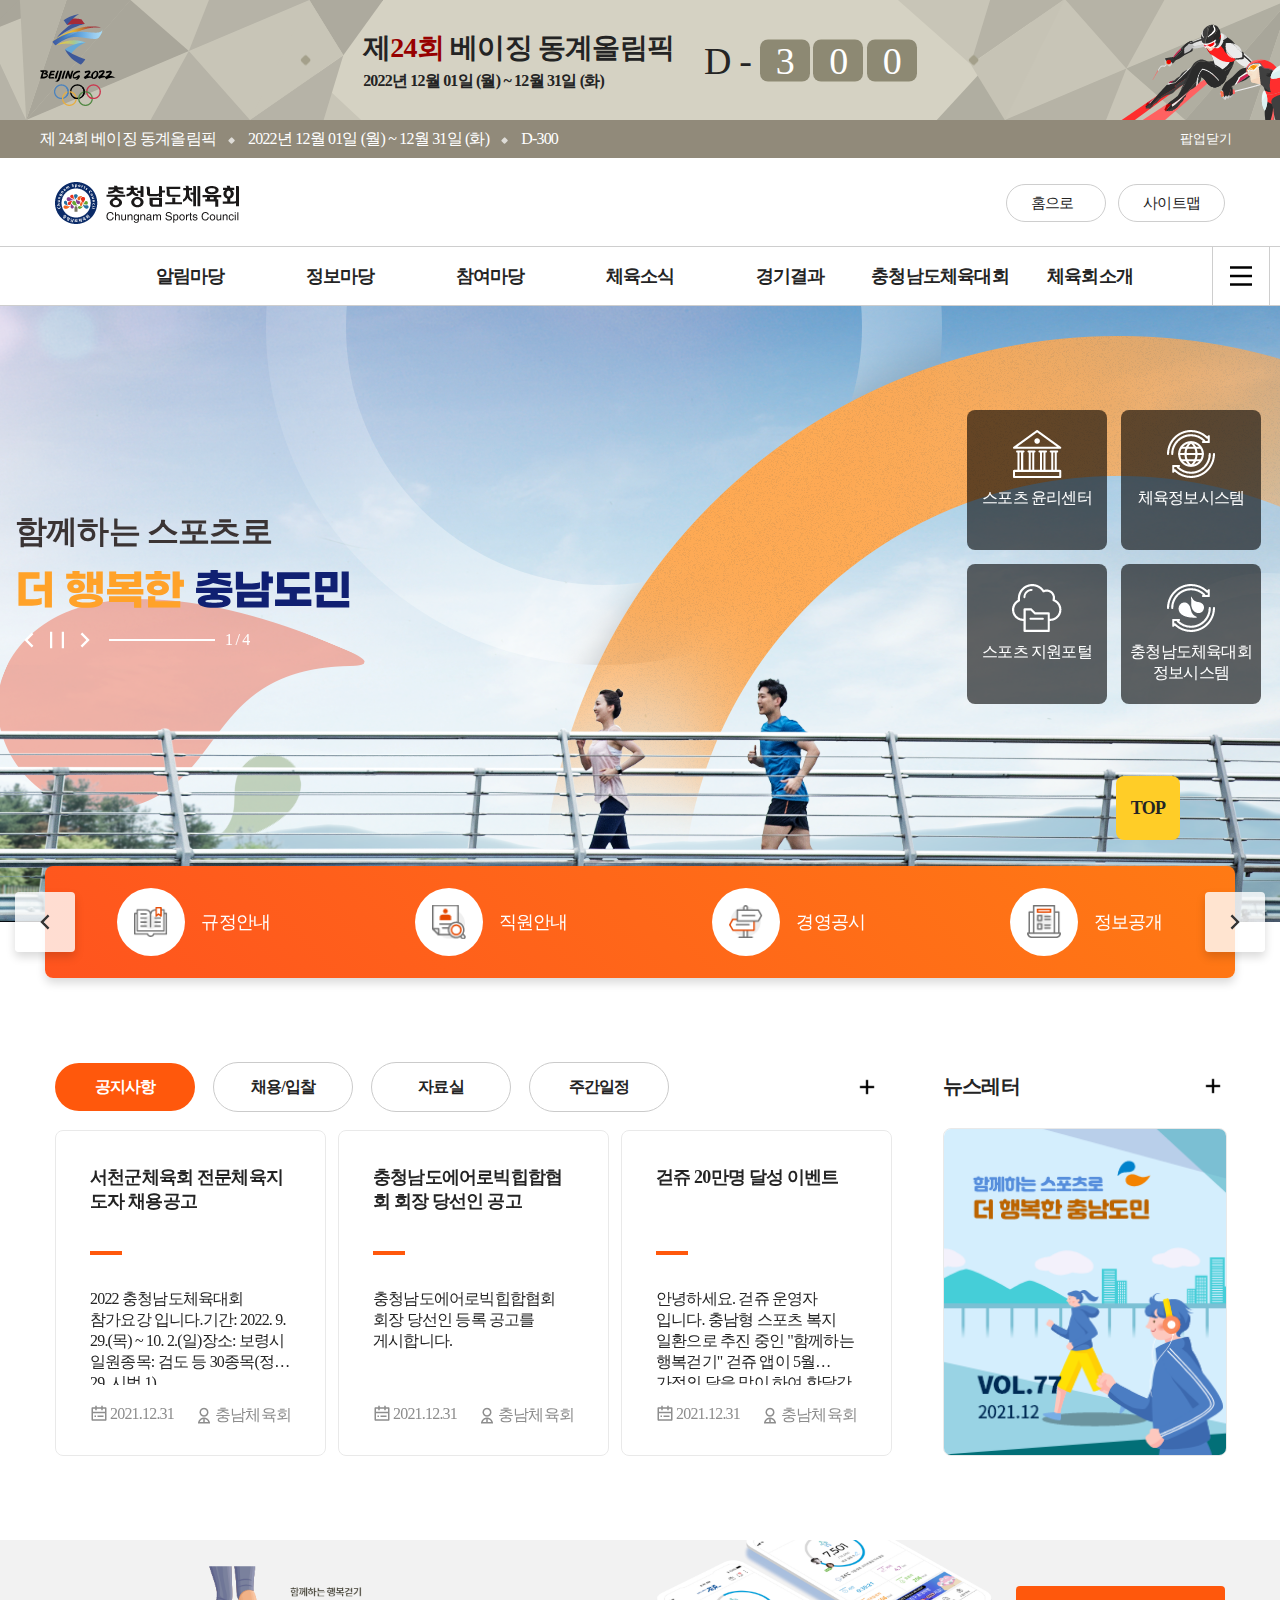
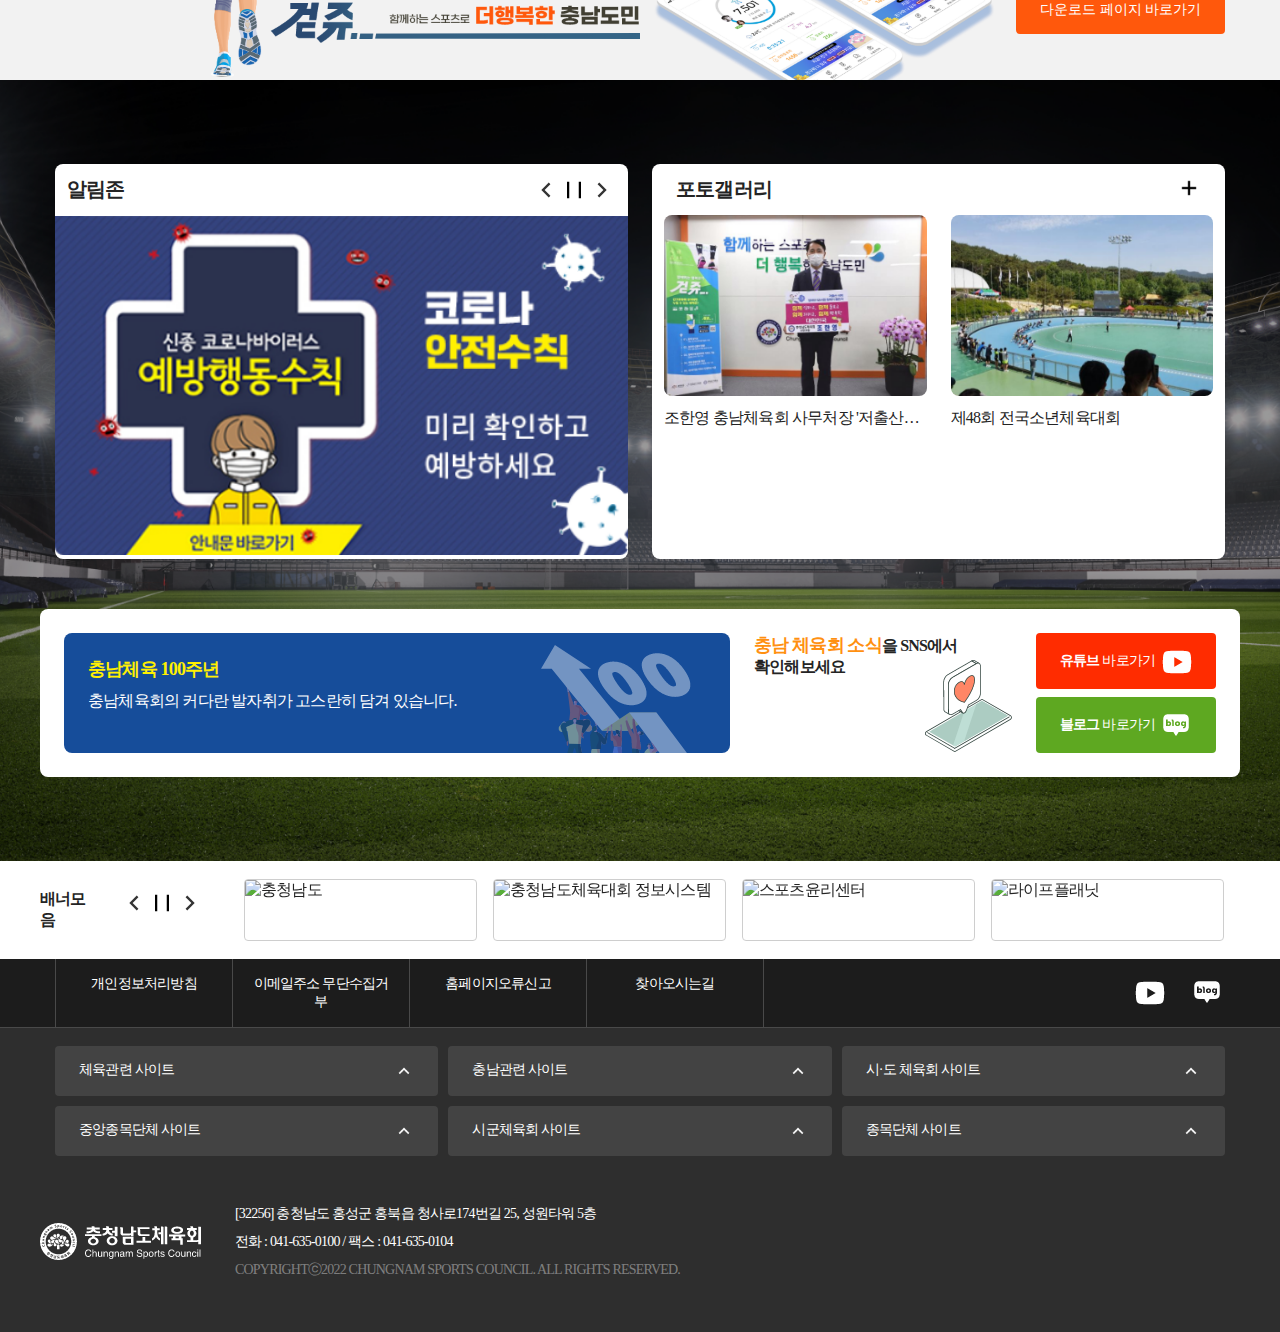
==== commit 742cc7f3: "Add files via upload" ====
--- a/index.html
+++ b/index.html
@@ -72,196 +72,327 @@
             </div>
         </div>
         <div class="nav">
-            <ul id="gnb" class="nav_list con">
-                <li>
-                    <a class="nav_name" href="#">알림마당</a>
-                    <div class="nav_2depth">
-                        <div class="left_wrap">
-                            <h2>알림마당</h2>
+            <div class="con">
+                <ul id="gnb" class="nav_list">
+                    <li>
+                        <a class="nav_name" href="#">알림마당</a>
+                        <div class="nav_2depth">
+                            <div class="left_wrap">
+                                <h2>알림마당</h2>
+                            </div>
+                            <div class="right_wrap">
+                                <ul class="nav_2depth_list">
+                                    <li class="nav_2depth_li"><a href="#">공지사항</a></li>
+                                    <li class="nav_2depth_li"><a href="#">채용·입찰</a></li>
+                                    <li class="nav_2depth_li"><a href="#">주간일정</a></li>
+                                    <li class="nav_2depth_li"><a href="#">행사일정</a></li>
+                                    <li class="nav_2depth_li">
+                                        <a href="#">체육회소식</a>
+                                        <ul>
+                                            <li><a href="#">구) 체육회 소식</a></li>
+                                            <li><a href="#">언론속의 충남체육</a></li>
+                                        </ul>
+                                    </li>
+                                    <li class="nav_2depth_li"><a href="#">뉴스레터</a></li>
+                                    <li class="nav_2depth_li"><a href="#">동호인 관리서비스</a></li>
+                                    <li class="nav_2depth_li"><a href="#">포토갤러리</a></li>
+                                </ul>
+    
+                            </div>
                         </div>
-                        <div class="right_wrap">
-                            <ul class="nav_2depth_list">
-                                <li class="nav_2depth_li"><a href="#">공지사항</a></li>
-                                <li class="nav_2depth_li"><a href="#">채용·입찰</a></li>
-                                <li class="nav_2depth_li"><a href="#">주간일정</a></li>
-                                <li class="nav_2depth_li"><a href="#">행사일정</a></li>
-                                <li class="nav_2depth_li">
-                                    <a href="#">체육회소식</a>
-                                    <ul>
-                                        <li><a href="#">구) 체육회 소식</a></li>
-                                        <li><a href="#">언론속의 충남체육</a></li>
-                                    </ul>
-                                </li>
-                                <li class="nav_2depth_li"><a href="#">뉴스레터</a></li>
-                                <li class="nav_2depth_li"><a href="#">동호인 관리서비스</a></li>
-                                <li class="nav_2depth_li"><a href="#">포토갤러리</a></li>
-                            </ul>
-
+                    </li>
+                    <li>
+                        <a class="nav_name" href="#">정보마당</a>
+                        <div class="nav_2depth">
+                            <div class="left_wrap">
+                                <h2>정보마당</h2>
+                            </div>
+                            <div class="right_wrap">
+                                <ul class="nav_2depth_list">
+                                    <li class="nav_2depth_li"><a href="#">자료실</a></li>
+                                    <li class="nav_2depth_li">
+                                        <a href="#">생활체육정보</a>
+                                        <ul>
+                                            <li><a href="#">스포츠 7330</a></li>
+                                            <li><a href="#">생활체육 영상</a></li>
+                                            <li>
+                                                <a class="link" href="#">생활체육정보포털
+                                                    <i class="ri-external-link-line"></i>
+                                                </a>
+                                            </li>
+                                        </ul>
+                                    </li>
+                                </ul>
+                            </div>
                         </div>
-                    </div>
-                </li>
-                <li>
-                    <a class="nav_name" href="#">정보마당</a>
-                    <div class="nav_2depth">
-                        <div class="left_wrap">
-                            <h2>정보마당</h2>
+                    </li>
+                    <li>
+                        <a class="nav_name" href="#">참여마당</a>
+                        <div class="nav_2depth">
+                            <div class="left_wrap">
+                                <h2>참여마당</h2>
+                            </div>
+                            <div class="right_wrap">
+                                <ul class="nav_2depth_list">
+                                    <li class="nav_2depth_li"><a href="#">충남체육회에 바란다</a></li>
+                                    <li class="nav_2depth_li"><a href="#">Q&A</a></li>
+                                    <li class="nav_2depth_li"><a href="#">스포츠윤리센터</a></li>
+                                </ul>
+                            </div>
                         </div>
-                        <div class="right_wrap">
-                            <ul class="nav_2depth_list">
-                                <li class="nav_2depth_li"><a href="#">자료실</a></li>
-                                <li class="nav_2depth_li">
-                                    <a href="#">생활체육정보</a>
-                                    <ul>
-                                        <li><a href="#">스포츠 7330</a></li>
-                                        <li><a href="#">생활체육 영상</a></li>
-                                        <li>
-                                            <a class="link" href="#">생활체육정보포털
-                                                <i class="ri-external-link-line"></i>
-                                            </a>
-                                        </li>
-                                    </ul>
-                                </li>
-                            </ul>
+                    </li>
+                    <li><a class="nav_name" href="#">체육소식</a>
+                        <div class="nav_2depth">
+                            <div class="left_wrap">
+                                <h2>체육소식</h2>
+                            </div>
+                            <div class="right_wrap">
+                                <ul class="nav_2depth_list">
+                                    <li class="nav_2depth_li"><a href="#">회원종목단체현황</a></li>
+                                    <li class="nav_2depth_li"><a href="#">회원종목단체 경영공시</a></li>
+                                    <li class="nav_2depth_li"><a href="#">시 · 군 체육회 현황</a></li>
+                                    <li class="nav_2depth_li">
+                                        <a href="#">선수 및 팀 등록 현황
+                                            <i class="ri-external-link-line"></i>
+                                        </a>
+                                    </li>
+                                </ul>
+                            </div>
                         </div>
-                    </div>
-                </li>
-                <li>
-                    <a class="nav_name" href="#">참여마당</a>
-                    <div class="nav_2depth">
-                        <div class="left_wrap">
-                            <h2>참여마당</h2>
+                    </li>
+                    <li><a class="nav_name" href="#">경기결과</a>
+                        <div class="nav_2depth">
+                            <div class="left_wrap">
+                                <h2>경기결과</h2>
+                            </div>
+                            <div class="right_wrap">
+                                <ul class="nav_2depth_list">
+                                    <li class="nav_2depth_li"><a href="#">전국체전</a></li>
+                                    <li class="nav_2depth_li"><a href="#">소년체전</a></li>
+                                    <li class="nav_2depth_li"><a href="#">동계체전</a></li>
+                                </ul>
+                            </div>
                         </div>
-                        <div class="right_wrap">
-                            <ul class="nav_2depth_list">
-                                <li class="nav_2depth_li"><a href="#">충남체육회에 바란다</a></li>
-                                <li class="nav_2depth_li"><a href="#">Q&A</a></li>
-                                <li class="nav_2depth_li"><a href="#">스포츠윤리센터</a></li>
-                            </ul>
+                    </li>
+                    <li><a class="nav_name" href="#">충청남도체육대회</a>
+                        <div class="nav_2depth">
+                            <div class="left_wrap">
+                                <h2>충청남도체육대회</h2>
+                            </div>
+                            <div class="right_wrap">
+                                <ul class="nav_2depth_list">
+                                    <li class="nav_2depth_li"><a href="#">약사</a></li>
+                                    <li class="nav_2depth_li"><a href="#">역대 경기결과</a></li>
+                                    <li class="nav_2depth_li"><a href="#">자료실</a></li>
+                                    <li class="nav_2depth_li"><a href="#">정보시스템
+                                        <i class="ri-external-link-line"></i>
+                                    </a></li>
+                                </ul>
+                            </div>
                         </div>
-                    </div>
-                </li>
-                <li><a class="nav_name" href="#">체육소식</a>
-                    <div class="nav_2depth">
-                        <div class="left_wrap">
-                            <h2>체육소식</h2>
+                    </li>
+                    <li><a class="nav_name" href="#">체육회소개</a>
+                        <div class="nav_2depth">
+                            <div class="left_wrap">
+                                <h2>체육회소개</h2>
+                            </div>
+                            <div class="right_wrap">
+                                <ul class="nav_2depth_list">
+                                    <li class="nav_2depth_li"><a href="#">인사말</a></li>
+                                    <li class="nav_2depth_li">
+                                        <a href="#">일반현황</a>
+                                        <ul>
+                                            <li><a href="#">일반현황</a></li>
+                                            <li><a href="#">VISION</a></li>
+                                            <li><a href="#">CI</a></li>
+                                            <li><a href="#">충남체육100년사</a></li>
+                                        </ul>
+                                    </li>
+                                    <li class="nav_2depth_li">
+                                        <a href="#">부서안내</a>
+                                        <ul>
+                                            <li><a href="#">조직도</a></li>
+                                            <li><a href="#">직원현황</a></li>
+                                        </ul>
+                                    </li>
+                                    <li class="nav_2depth_li">
+                                        <a href="#">임원현황</a>
+                                        <ul>
+                                            <li><a href="#">현재임원</a></li>
+                                            <li><a href="#">역대회장</a></li>
+                                            <li><a href="#">역대사무처장</a></li>
+                                        </ul>
+                                    </li>
+                                    <li class="nav_2depth_li">
+                                        <a href="#">경영공시</a>
+                                        <ul>
+                                            <li><a href="#">경영목표 및 주요사업</a></li>
+                                            <li><a href="#">예산 및 결산</a></li>
+                                            <li><a href="#">기금현황</a></li>
+                                            <li><a href="#">주요회의 결과</a></li>
+                                            <li><a href="#">업무추진비</a></li>
+                                            <li><a href="#">경영실적평가</a></li>
+                                            <li><a href="#">수의계약</a></li>
+                                            <li><a href="#">감사결과</a></li>
+                                            <li><a href="#">기타사항</a></li>
+                                        </ul>
+                                    </li>
+                                    <li class="nav_2depth_li">
+                                        <a href="#">관련규정</a>
+                                    </li>
+                                    <li class="nav_2depth_li">
+                                        <a href="#">지속가능경영</a>
+                                    </li>
+                                    <li class="nav_2depth_li">
+                                        <a href="#">체육인인권헌장</a>
+                                    </li>
+                                    <li class="nav_2depth_li">
+                                        <a href="#">고객서비스헌장</a>
+                                        <ul>
+                                            <li><a href="#">고객서비스헌장</a></li>
+                                            <li><a href="#">일반사항</a></li>
+                                            <li><a href="#">서비스 이행 기준</a></li>
+                                        </ul>
+                                    </li>
+                                    <li class="nav_2depth_li">
+                                        <a href="#">찾아오시는길</a>
+                                    </li>
+                                </ul>
+                            </div>
                         </div>
-                        <div class="right_wrap">
-                            <ul class="nav_2depth_list">
-                                <li class="nav_2depth_li"><a href="#">회원종목단체현황</a></li>
-                                <li class="nav_2depth_li"><a href="#">회원종목단체 경영공시</a></li>
-                                <li class="nav_2depth_li"><a href="#">시 · 군 체육회 현황</a></li>
-                                <li class="nav_2depth_li">
-                                    <a href="#">선수 및 팀 등록 현황
-                                        <i class="ri-external-link-line"></i>
-                                    </a>
-                                </li>
-                            </ul>
-                        </div>
-                    </div>
-                </li>
-                <li><a class="nav_name" href="#">경기결과</a>
-                    <div class="nav_2depth">
-                        <div class="left_wrap">
-                            <h2>경기결과</h2>
-                        </div>
-                        <div class="right_wrap">
-                            <ul class="nav_2depth_list">
-                                <li class="nav_2depth_li"><a href="#">전국체전</a></li>
-                                <li class="nav_2depth_li"><a href="#">소년체전</a></li>
-                                <li class="nav_2depth_li"><a href="#">동계체전</a></li>
-                            </ul>
-                        </div>
-                    </div>
-                </li>
-                <li><a class="nav_name" href="#">충청남도체육대회</a>
-                    <div class="nav_2depth">
-                        <div class="left_wrap">
-                            <h2>충청남도체육대회</h2>
-                        </div>
-                        <div class="right_wrap">
-                            <ul class="nav_2depth_list">
-                                <li class="nav_2depth_li"><a href="#">약사</a></li>
-                                <li class="nav_2depth_li"><a href="#">역대 경기결과</a></li>
-                                <li class="nav_2depth_li"><a href="#">자료실</a></li>
-                                <li class="nav_2depth_li"><a href="#">정보시스템
-                                    <i class="ri-external-link-line"></i>
-                                </a></li>
-                            </ul>
-                        </div>
-                    </div>
-                </li>
-                <li><a class="nav_name" href="#">체육회소개</a>
-                    <div class="nav_2depth">
-                        <div class="left_wrap">
-                            <h2>체육회소개</h2>
-                        </div>
-                        <div class="right_wrap">
-                            <ul class="nav_2depth_list">
-                                <li class="nav_2depth_li"><a href="#">인사말</a></li>
-                                <li class="nav_2depth_li">
-                                    <a href="#">일반현황</a>
-                                    <ul>
-                                        <li><a href="#">일반현황</a></li>
-                                        <li><a href="#">VISION</a></li>
-                                        <li><a href="#">CI</a></li>
-                                        <li><a href="#">충남체육100년사</a></li>
-                                    </ul>
-                                </li>
-                                <li class="nav_2depth_li">
-                                    <a href="#">부서안내</a>
-                                    <ul>
-                                        <li><a href="#">조직도</a></li>
-                                        <li><a href="#">직원현황</a></li>
-                                    </ul>
-                                </li>
-                                <li class="nav_2depth_li">
-                                    <a href="#">임원현황</a>
-                                    <ul>
-                                        <li><a href="#">현재임원</a></li>
-                                        <li><a href="#">역대회장</a></li>
-                                        <li><a href="#">역대사무처장</a></li>
-                                    </ul>
-                                </li>
-                                <li class="nav_2depth_li">
-                                    <a href="#">경영공시</a>
-                                    <ul>
-                                        <li><a href="#">경영목표 및 주요사업</a></li>
-                                        <li><a href="#">예산 및 결산</a></li>
-                                        <li><a href="#">기금현황</a></li>
-                                        <li><a href="#">주요회의 결과</a></li>
-                                        <li><a href="#">업무추진비</a></li>
-                                        <li><a href="#">경영실적평가</a></li>
-                                        <li><a href="#">수의계약</a></li>
-                                        <li><a href="#">감사결과</a></li>
-                                        <li><a href="#">기타사항</a></li>
-                                    </ul>
-                                </li>
-                                <li class="nav_2depth_li">
-                                    <a href="#">관련규정</a>
-                                </li>
-                                <li class="nav_2depth_li">
-                                    <a href="#">지속가능경영</a>
-                                </li>
-                                <li class="nav_2depth_li">
-                                    <a href="#">체육인인권헌장</a>
-                                </li>
-                                <li class="nav_2depth_li">
-                                    <a href="#">고객서비스헌장</a>
-                                    <ul>
-                                        <li><a href="#">고객서비스헌장</a></li>
-                                        <li><a href="#">일반사항</a></li>
-                                        <li><a href="#">서비스 이행 기준</a></li>
-                                    </ul>
-                                </li>
-                                <li class="nav_2depth_li">
-                                    <a href="#">찾아오시는길</a>
-                                </li>
-                            </ul>
-                        </div>
-                    </div>
-                </li>
-            </ul>
-
+                    </li>
+                </ul>
+            </div>
+            <button>
+                <img class="menu active" src="./resource/img/icon_mobile_menu_black.png" alt="전체메뉴">
+                <img class="close" src="./resource/img/icon_menu_close.png" alt="전체메뉴">
+            </button>
+            <div class="full_menu">
+                <div class="full_menu_wrap con">
+                    <div class="nav_wrap">
+                        <h4>알림마당</h4>
+                        <ul class="nav_1depth">
+                            <li><a href="#">공지사항</a></li>
+                            <li><a href="#">채용·입찰</a></li>
+                            <li><a href="#">주간일정</a></li>
+                            <li><a href="#">행사일정</a></li>
+                            <li>
+                                <a href="#">체육회소식</a>
+                                <ul class="nav_2depth">
+                                    <li><a href="#">구) 체육회 소식</a></li>
+                                    <li><a href="#">언론속의 충남체육</a></li>
+                                </ul>
+                            </li>
+                            <li><a href="#">뉴스레터</a></li>
+                            <li><a href="#">포토갤러리</a></li>
+                        </ul>
+                    </div>
+                    <div class="nav_wrap">
+                        <h4>정보마당</h4>
+                        <ul class="nav_1depth">
+                            <li><a href="#">자료실</a></li>
+                            <li>
+                                <a href="#">생활체육정보</a>
+                                <ul class="nav_2depth">
+                                    <li><a href="#">스포츠 7330</a></li>
+                                    <li><a href="#">생활체육 영상</a></li>
+                                    <li><a href="#">생활체육정보포털</a></li>
+                                </ul>
+                            </li>
+                        </ul>
+                    </div>
+                    <div class="nav_wrap">
+                        <h4>참여마당</h4>
+                        <ul class="nav_1depth">
+                            <li><a href="#">충남체육회에 바란다</a></li>
+                            <li><a href="#">Q&A</a></li>
+                            <li><a href="#">스포츠윤리센터</a></li>
+                        </ul>
+                    </div>
+                    <div class="nav_wrap">
+                        <h4>체육소식</h4>
+                        <ul class="nav_1depth">
+                            <li><a href="#">회원종목단체현황</a></li>
+                            <li><a href="#">회원종목단체 경영공시</a></li>
+                            <li><a href="#">시 · 군 체육회 현황</a></li>
+                            <li><a href="#">선수 및 팀 등록 현황</a></li>
+                        </ul>
+                    </div>
+                    <div class="nav_wrap">
+                        <h4>충청남도체육대회</h4>
+                        <ul class="nav_1depth">
+                            <li><a href="#">약사</a></li>
+                            <li><a href="#">역대 경기결과</a></li>
+                            <li><a href="#">자료실</a></li>
+                            <li><a href="#">정보시스템</a></li>
+                        </ul>
+                    </div>
+                    <div class="nav_wrap">
+                        <h4>체육회소개</h4>
+                        <ul class="nav_1depth">
+                            <li><a href="#">인사말</a></li>
+                            <li>
+                                <a href="#">일반현황</a>
+                                <ul class="nav_2depth">
+                                    <li><a href="#">일반현황</a></li>
+                                    <li><a href="#">VISION</a></li>
+                                    <li><a href="#">CI</a></li>
+                                    <li><a href="#">충남체육100년사</a></li>
+                                </ul>
+                            </li>
+                            <li>
+                                <a href="#">부서안내</a>
+                                <ul class="nav_2depth">
+                                    <li><a href="#">조직도</a></li>
+                                    <li><a href="#">지원현황</a></li>
+                                </ul>
+                            </li>
+                            <li>
+                                <a href="#">임원현황</a>
+                                <ul class="nav_2depth">
+                                    <li><a href="#">현재임원</a></li>
+                                    <li><a href="#">역대회장</a></li>
+                                    <li><a href="#">역대사무처장</a></li>
+                                </ul>
+                            </li>
+                            <li>
+                                <a href="#">경영공시</a>
+                                <ul class="nav_2depth">
+                                    <li><a href="#">경영목표 및 주요사업</a></li>
+                                    <li><a href="#">예산 및 결산</a></li>
+                                    <li><a href="#">기금현황</a></li>
+                                    <li><a href="#">주요회의 결과</a></li>
+                                    <li><a href="#">업무추진비</a></li>
+                                    <li><a href="#">경영실적평가</a></li>
+                                    <li><a href="#">수의계약</a></li>
+                                    <li><a href="#">감사결과</a></li>
+                                    <li><a href="#">기타사항</a></li>
+                                </ul>
+                            </li>
+                            <li><a href="#">관련규정</a></li>
+                            <li><a href="#">지속가능경영</a></li>
+                            <li><a href="#">체육인권헌장</a></li>
+                            <li>
+                                <a href="#">고객서비스헌장</a>
+                                <ul class="nav_2depth">
+                                    <li><a href="#">고객서비스헌장</a></li>
+                                    <li><a href="#">일반사항</a></li>
+                                    <li><a href="#">서비스 이행 기준</a></li>
+                                </ul>
+                            </li>
+                            <li><a href="#">찾아오시는 길</a></li>
+                        </ul>
+                    </div>
+                    <div class="nav_wrap">
+                        <h4>이용안내</h4>
+                        <ul class="nav_1depth">
+                            <li><a href="#">개인정보처리방침</a></li>
+                            <li><a href="#">홈페이지오류신고</a></li>
+                            <li><a href="#">사이트맵</a></li>
+                        </ul>
+                    </div>
+                </div>
+            </div>
         </div>
     </header>
 
--- a/resource/css/content.css
+++ b/resource/css/content.css
@@ -1,4 +1,3 @@
-
 @font-face{
     font-family: 'main-font';
     src: url(../font/NotoSansCJKkr-Regular.otf);
@@ -41,12 +40,12 @@
 
 
 /*스타일*/
-.go_top{ position:fixed; bottom: 64px; right: 64px; width: 84px; height: 84px; background-image: url(../img/btn_top.png); background-position: center;}
+.go_top{ position:fixed; bottom: 64px; right: 64px; width: 84px; height: 84px; }
 
 /*상단팝업*/
 .top_popUp{ width: 100%; height: 120px; background-color: #D5D2C3; overflow: hidden; transition: 0.3s;}
 .top_popUp.active{ height: 0; }
-.top_popUp .popUp_wrap{ position: relative; width: 100%; height: 100%; overflow-x: hidden; overflow-y: visible;}
+.top_popUp .popUp_wrap{ position: relative; width: 100%; height: 100%; overflow: hidden;}
 .top_popUp .popUp_wrap::before{ content: ""; position: absolute; left: 0; top: 0; width: 383px; height: 120px; background-image: url(../img/popup_patton01.png); }
 .top_popUp .popUp_wrap::after{ content: ""; position: absolute; right: 0; top: 0; width: 383px; height: 120px; background-image: url(../img/popup_patton02.png); }
 .top_popUp .popUp_wrap .con{ position: relative; height: 100%; z-index: 99;}
@@ -87,27 +86,46 @@
 header .header_middle .con .util li a:hover{ background-color: #F2F2F2; }
 
 header .nav{position: relative; width: 100%; border-bottom: 1px solid #cecece; }
-header .nav .nav_list{ display: flex; justify-content: center;}
-header .nav .nav_list li{ width: calc(100% / 7); font-size: 18px; text-align: center; line-height: 58px; font-weight: 600;}
-header .nav .nav_list li .nav_2depth{ position: absolute; top:100%; left: -9999px; display: flex;  width: 100vw; min-height: 480px; border-top: 1px solid #cecece; border-bottom: 1px solid #cecece; overflow-x: hidden; overflow-y: visible; z-index: 1; background-color: white; }
-header .nav .nav_list li.active .nav_2depth{ left: 0; }
-header .nav .nav_list li .nav_2depth > div{ padding-top: 40px; }
-header .nav .nav_list li .nav_2depth .left_wrap{ position: relative; width: calc(30% - 30px ); margin-right: 30px; line-height: normal; background-color: #FFF4D5; text-align: right;}
-header .nav .nav_list li .nav_2depth .left_wrap::before{ content: ""; position: absolute; right: 60px; bottom: 64px; width: 417px; height: 307px; background-image: url(../img/nav_2depth_img.png); }
-header .nav .nav_list li .nav_2depth .left_wrap h2{ position: relative; margin-right: 40px; font-size: 20px; }
-header .nav .nav_list li .nav_2depth .left_wrap h2::after{ position: absolute; right: 0; bottom: -10px; content: ""; display: block; width: 28px; height: 3px; background-color: #FF580C;}
-header .nav .nav_list li .nav_2depth .right_wrap{ width: 70%; }
-header .nav .nav_list li .nav_2depth .right_wrap .nav_2depth_list{ display: flex; flex-wrap: wrap; width: 100%; max-width: 1020px;}
-header .nav .nav_list li .nav_2depth .right_wrap .nav_2depth_list .nav_2depth_li{ width: calc(20% - 14px); line-height: normal; margin-bottom: 42px;  margin-right: 14px;}
-header .nav .nav_list li .nav_2depth .right_wrap .nav_2depth_list .nav_2depth_li:nth-child(5n){margin-right: 0;}
-header .nav .nav_list li .nav_2depth .right_wrap .nav_2depth_list .nav_2depth_li a { display: block; width: 100%; padding: 12px 14px ; box-sizing: border-box; font-size: 16px; text-align: left; border: 1px solid #E9E9E9; background-color: #F8F8F8; border-radius: 8px;}
-header .nav .nav_list li .nav_2depth .right_wrap .nav_2depth_list .nav_2depth_li a i{ font-size: 18px; color: #6795FF; font-weight: 500; }
-header .nav .nav_list li .nav_2depth .right_wrap .nav_2depth_list .nav_2depth_li > a:hover { background-color: #f2f2f2; }
-header .nav .nav_list li .nav_2depth .right_wrap .nav_2depth_list .nav_2depth_li ul li{width: 100%; text-align: left; line-height: 2;}
-header .nav .nav_list li .nav_2depth .right_wrap .nav_2depth_list .nav_2depth_li ul li a{position: relative; display: inline; padding: 10px 0; padding-left: 28px; border: inherit; border-radius: inherit; background-color: inherit; font-size: 15px; font-weight: 400; line-height: 1;}
-header .nav .nav_list li .nav_2depth .right_wrap .nav_2depth_list .nav_2depth_li ul li > a:hover{ text-decoration: underline; }
-header .nav .nav_list li .nav_2depth .right_wrap .nav_2depth_list .nav_2depth_li ul li a::before{content: ""; position: absolute; transform: translate(0 , -50%); top:50%; left: 14px; width: 8px; height: 10px; background-image: url(../img/nav_3depth_blet.png); background-position: center; background-size: 100%;}
-header .nav .nav_list li .nav_2depth .right_wrap .nav_2depth_list .nav_2depth_li ul li a i{ font-size: 16px; color: #6795FF; font-weight: 500; }
+header .nav button{ position: absolute; top:0; right: 200px; width: 58px; height: 58px; border-right: 1px solid #cecece; border-left: 1px solid #cecece; box-sizing: border-box; }
+header .nav button.open{ background-color: #FF541E; border: 1px solid #FF541E; box-sizing: inherit; }
+header .nav button img{ position: absolute; transform: translate(-50% ,-50%); top:50%; left: 50%; display: none; }
+header .nav button img.active{ display: block; }
+header .nav div .nav_list{ display: flex; justify-content: center;}
+header .nav div .nav_list li{ width: calc(100% / 7); font-size: 18px; text-align: center; line-height: 58px; font-weight: 600;}
+header .nav div .nav_list li .nav_2depth{ position: absolute; top:100%; left: -9999px; display: flex;  width: 100vw; min-height: 480px; border-top: 1px solid #cecece; border-bottom: 1px solid #cecece; overflow-x: hidden; overflow-y: visible; z-index: 1; background-color: white; }
+header .nav div .nav_list li.active .nav_2depth{ left: 0; }
+header .nav div .nav_list li .nav_2depth > div{ padding-top: 40px; }
+header .nav div .nav_list li .nav_2depth .left_wrap{ position: relative; width: calc(30% - 30px ); margin-right: 30px; line-height: normal; background-color: #FFF4D5; text-align: right;}
+header .nav div .nav_list li .nav_2depth .left_wrap::before{ content: ""; position: absolute; right: 60px; bottom: 64px; width: 417px; height: 307px; background-image: url(../img/nav_2depth_img.png); }
+header .nav div .nav_list li .nav_2depth .left_wrap h2{ position: relative; margin-right: 40px; font-size: 20px; }
+header .nav div .nav_list li .nav_2depth .left_wrap h2::after{ position: absolute; right: 0; bottom: -10px; content: ""; display: block; width: 28px; height: 3px; background-color: #FF580C;}
+header .nav div .nav_list li .nav_2depth .right_wrap{ width: 70%; }
+header .nav div .nav_list li .nav_2depth .right_wrap .nav_2depth_list{ display: flex; flex-wrap: wrap; width: 100%; max-width: 1020px;}
+header .nav div .nav_list li .nav_2depth .right_wrap .nav_2depth_list .nav_2depth_li{ width: calc(20% - 14px); line-height: normal; margin-bottom: 42px;  margin-right: 14px;}
+header .nav div .nav_list li .nav_2depth .right_wrap .nav_2depth_list .nav_2depth_li:nth-child(5n){margin-right: 0;}
+header .nav div .nav_list li .nav_2depth .right_wrap .nav_2depth_list .nav_2depth_li a { display: block; width: 100%; padding: 12px 14px ; box-sizing: border-box; font-size: 16px; text-align: left; border: 1px solid #E9E9E9; background-color: #F8F8F8; border-radius: 8px;}
+header .nav div .nav_list li .nav_2depth .right_wrap .nav_2depth_list .nav_2depth_li a i{ font-size: 18px; color: #6795FF; font-weight: 500; }
+header .nav div .nav_list li .nav_2depth .right_wrap .nav_2depth_list .nav_2depth_li > a:hover { background-color: #f2f2f2; }
+header .nav div .nav_list li .nav_2depth .right_wrap .nav_2depth_list .nav_2depth_li ul li{width: 100%; text-align: left; line-height: 2;}
+header .nav div .nav_list li .nav_2depth .right_wrap .nav_2depth_list .nav_2depth_li ul li a{position: relative; display: inline; padding: 10px 0; padding-left: 28px; border: inherit; border-radius: inherit; background-color: inherit; font-size: 15px; font-weight: 400; line-height: 1;}
+header .nav div .nav_list li .nav_2depth .right_wrap .nav_2depth_list .nav_2depth_li ul li > a:hover{ text-decoration: underline; }
+header .nav div .nav_list li .nav_2depth .right_wrap .nav_2depth_list .nav_2depth_li ul li a::before{content: ""; position: absolute; transform: translate(0 , -50%); top:50%; left: 14px; width: 8px; height: 10px; background-image: url(../img/nav_3depth_blet.png); background-position: center; background-size: 100%;}
+header .nav div .nav_list li .nav_2depth .right_wrap .nav_2depth_list .nav_2depth_li ul li a i{ font-size: 16px; color: #6795FF; font-weight: 500; }
+header .nav .full_menu{ position: absolute; display: none; width: 100%; height: 100vh; top:59px; left: 0; background-color: #f6f6f6; z-index: 1; }
+header .nav .full_menu.active{ display: block; }
+header .nav .full_menu .full_menu_wrap{position: relative; width: 100%; height: 603px; margin:  20px auto; padding: 30px 36px; background-color: #ffffff; box-sizing: border-box; border-radius: 8px; overflow-x: hidden; overflow-y: auto; }
+header .nav .full_menu .full_menu_wrap{ -ms-overflow-style: none; scrollbar-width: none; }
+header .nav .full_menu .full_menu_wrap::-webkit-scrollbar{ display: none; }
+header .nav .full_menu .full_menu_wrap .nav_wrap{ position: relative; display: flex; flex-wrap: wrap; margin-bottom: 24px; padding-bottom: 24px; }
+header .nav .full_menu .full_menu_wrap .nav_wrap::before{ content: ""; position: absolute; bottom: 0; left: 0; display: block; width: 100%; border-bottom: 1px solid #cecece; }
+header .nav .full_menu .full_menu_wrap .nav_wrap h4{ width: 180px; height: 56px; margin-right: 24px; text-align: center; line-height: 56px; background-color: #FF580C; background-image: url(../img/logo_patton.png); background-repeat: no-repeat; background-position: 20px; border-radius: 8px; color: #ffffff; }
+header .nav .full_menu .full_menu_wrap .nav_wrap .nav_1depth{ display: flex; flex-wrap: wrap; width: calc(100% - 204px); }
+header .nav .full_menu .full_menu_wrap .nav_wrap .nav_1depth > li{ width: 20%; margin-bottom: 24px; }
+header .nav .full_menu .full_menu_wrap .nav_wrap .nav_1depth > li > a{ display: block; width: 100%; margin-bottom: -8px; font-size: 18px; font-weight: 400; line-height: 56px; }
+header .nav .full_menu .full_menu_wrap .nav_wrap .nav_1depth > li .nav_2depth{ display: block; }
+header .nav .full_menu .full_menu_wrap .nav_wrap .nav_1depth > li .nav_2depth li{ position: relative; padding-left: 10px; }
+header .nav .full_menu .full_menu_wrap .nav_wrap .nav_1depth > li .nav_2depth li a{ line-height: 1.6; }
+header .nav .full_menu .full_menu_wrap .nav_wrap .nav_1depth > li .nav_2depth li::before{ content: "-"; position: absolute; top:0; left: 0; width: 6px; }
 
 /*섹션01 section01*/
 .section01 { width: 100%; height: 616px; margin-bottom: 140px;}
@@ -275,6 +293,11 @@
 
 
 /*mobile*/
+@media ( max-width: 1670px ) {
+    header .nav div .nav_list li{ width: calc(100% / 8); }
+    header .nav button{ right: 10px; }
+}
+
 @media ( max-width: 1280px ) {
     header .header_top .con{ padding: 0 15px; }
     header .header_middle .con{ padding: 24px 15px; box-sizing: border-box; }
@@ -401,6 +424,9 @@
     .section01 .content_nav div .nav_wrap a{ flex-direction: column; }
     .section01 .content_nav div .nav_wrap a .icon_bg{ margin: 0; }
 
+    .section03{ background-image: url(../img/section03_bg_mobile.png); background-size: 80%; background-position-x: 50%; background-position-y: 40%; }
+    .section03 .con .app_download{ width: 80%; margin: 0; }
+
     .section04 .opacity > .con .photo_gallery > div:nth-child(2){ flex-direction: column; }
     .section04 .opacity > .con .photo_gallery > div:nth-child(2) > a{ width: 100%; margin-bottom: 24px; }
     .section04 .opacity > .con .photo_gallery > div:nth-child(2) > a:last-child{ margin-bottom: 0; }
